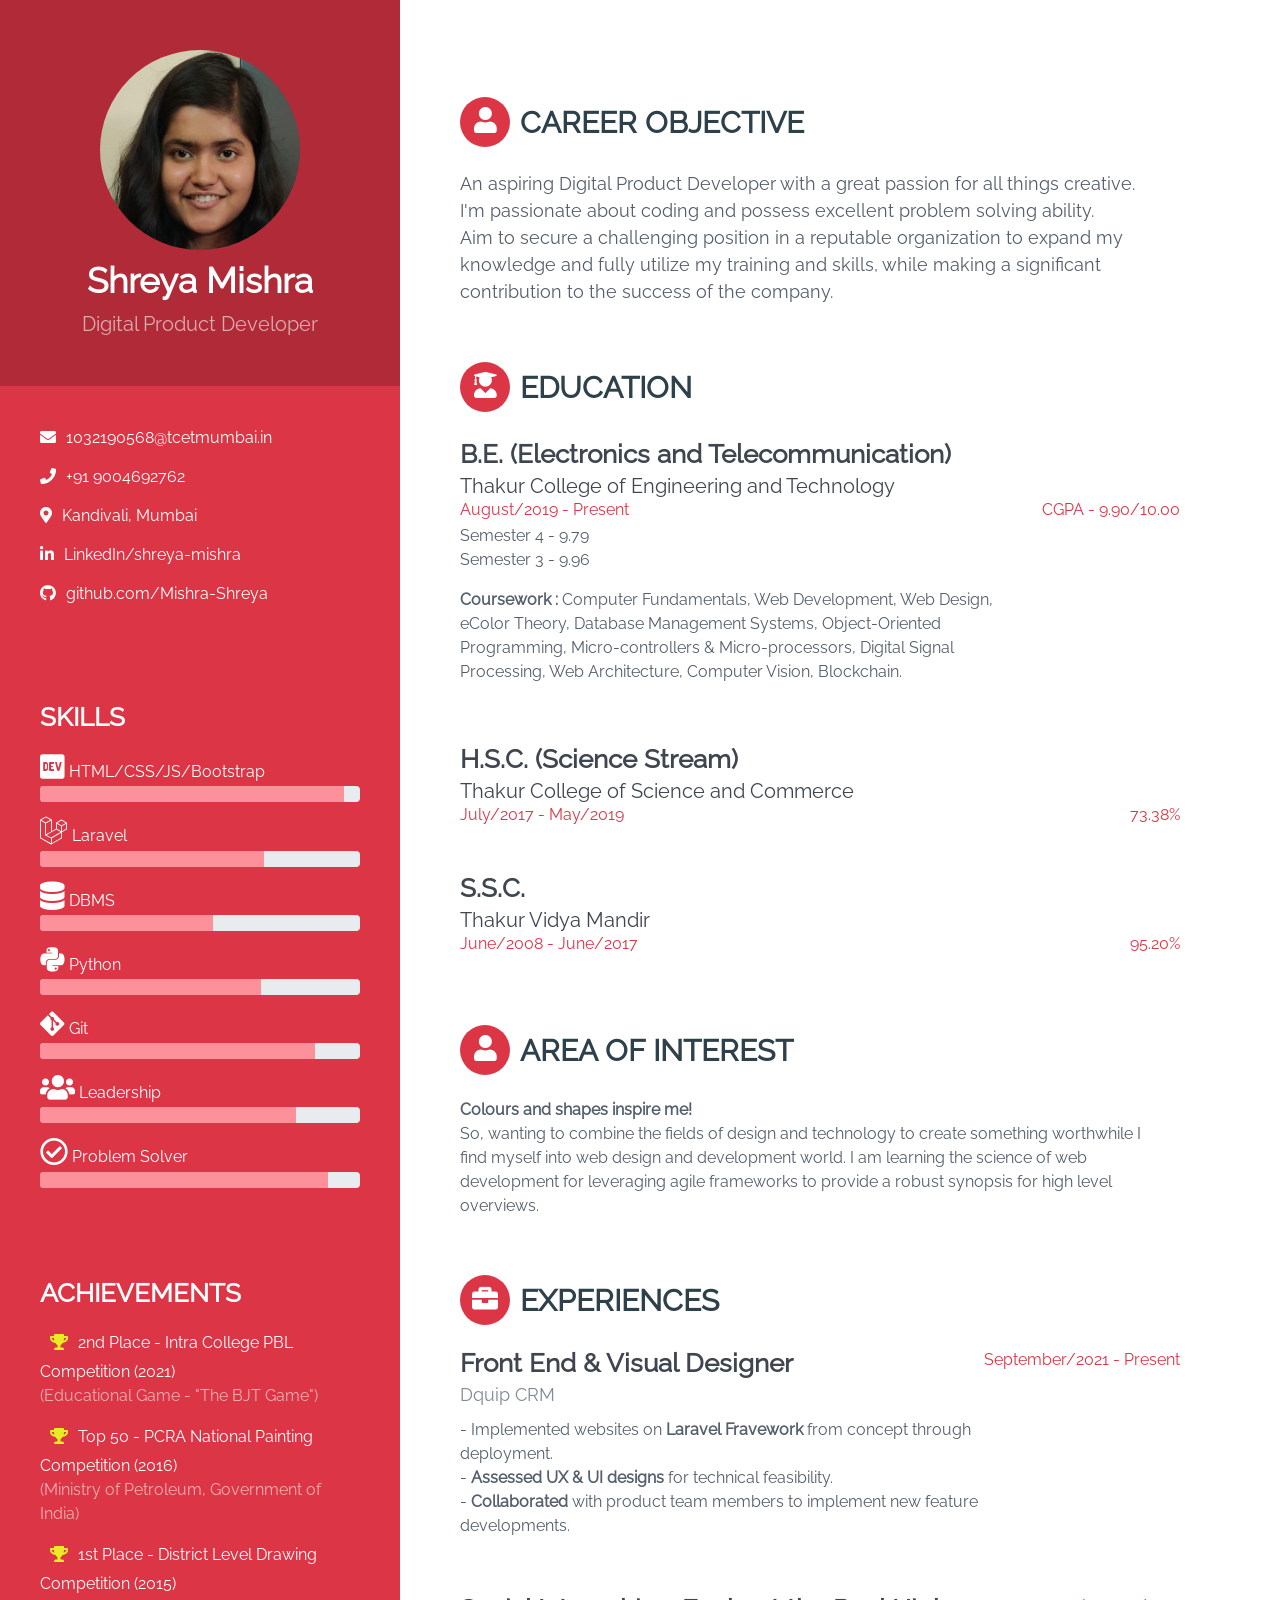
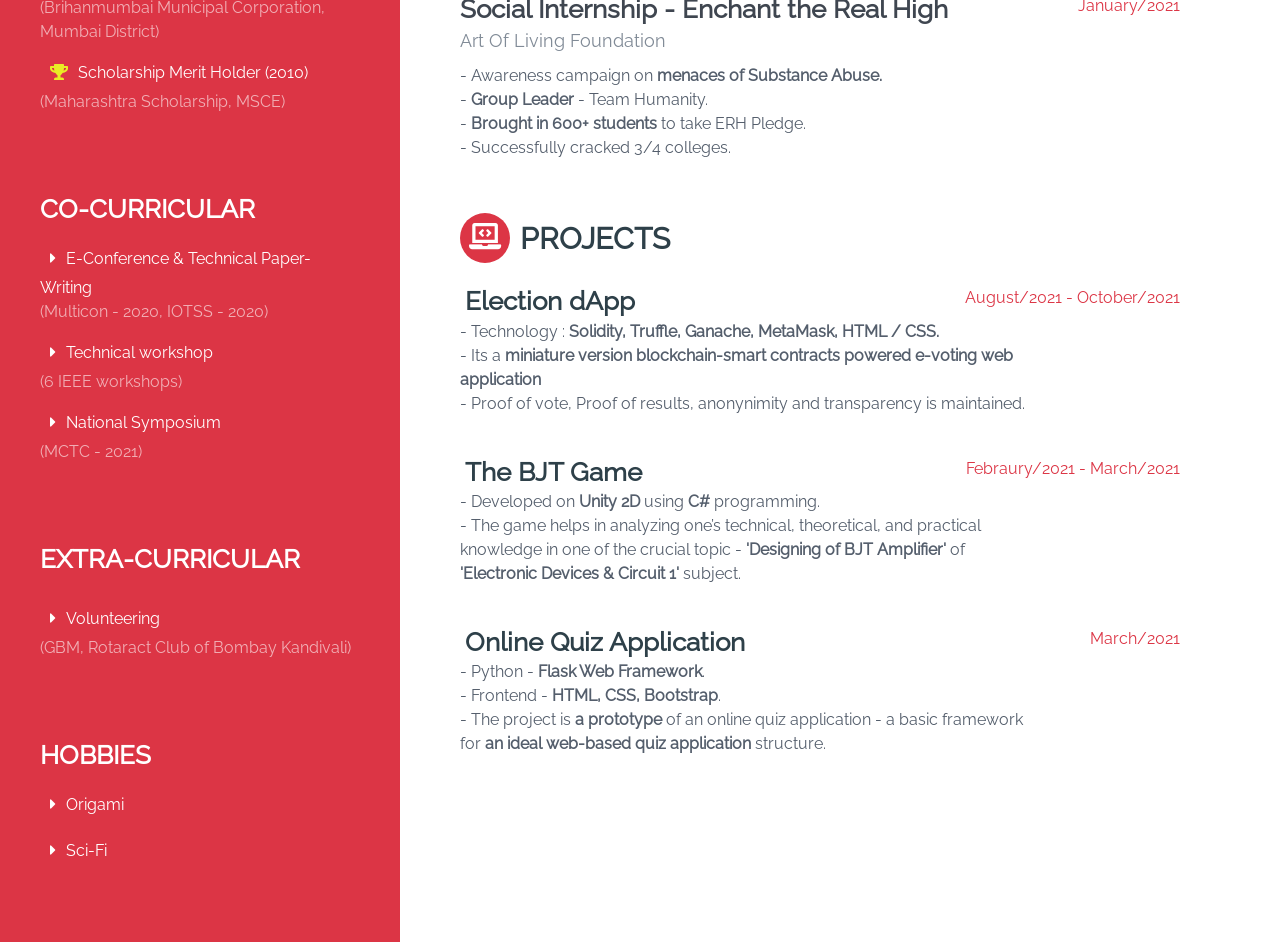
==== index.html @ 19aeea24 "renaming resume.html to index.html" ====
<!DOCTYPE html>
<html lang="en">
<head>
    <title>A 61 Shreya Mishra</title>
    
    <!-- Meta -->
    <meta charset="utf-8">
    <meta http-equiv="X-UA-Compatible" content="IE=edge">
    <meta name="viewport" content="width=device-width, initial-scale=1.0">
    <meta name="description" content="">
    <meta name="author" content="">    

    <!-- external cdn -->
    <link href='https://fonts.googleapis.com/css?family=Roboto:400,500,400italic,300italic,300,500italic,700,700italic,900,900italic' rel='stylesheet' type='text/css'>
  
    <link rel="stylesheet" href="https://pro.fontawesome.com/releases/v5.10.0/css/all.css" integrity="sha384-AYmEC3Yw5cVb3ZcuHtOA93w35dYTsvhLPVnYs9eStHfGJvOvKxVfELGroGkvsg+p" crossorigin="anonymous"/>
    <link rel="stylesheet" href="https://stackpath.bootstrapcdn.com/bootstrap/4.4.1/css/bootstrap.min.css">
    <script src="https://stackpath.bootstrapcdn.com/bootstrap/4.4.1/js/bootstrap.bundle.min.js"></script>
    <script src="https://cdnjs.cloudflare.com/ajax/libs/jquery/3.2.1/jquery.min.js"></script>

    <!-- local CSS -->  
    <link id="theme-style" rel="stylesheet" href="assets/css/resume.css">
</head> 

<body>

        <div class="wrapper">
            <div class="sidebar-wrapper">
                <div class="profile-container">
                    <div class="image-cropper">
                        <img class="profile" src="assets/images/shreya.jpg" alt="Profile Image" />
                    </div>
                    <h1 class="name">Shreya Mishra</h1>
                    <h3 class="tagline">Digital Product Developer</h3>
                </div><!--//profile-container-->
                
                <div class="contact-container container-block">
                    <ul class="list-unstyled contact-list">
                        <li class="email"><i class="fas fa-envelope"></i><a href="mailto: 1032190568@tcetmumbai.in">1032190568@tcetmumbai.in</a></li>
                        <li class="phone"><i class="fas fa-phone"></i><a href="tel: +91 9004692762">+91 9004692762</a></li>
                        <li class="location"><i class="fas fa-map-marker-alt"></i><a>Kandivali, Mumbai</a></li>
                        <li class="linkedin"><i class="fab fa-linkedin-in"></i><a href="https://www.linkedin.com/in/shreya-mishra-60664a1b9/" target="_blank">LinkedIn/shreya-mishra</a></li>
                        <li class="github"><i class="fab fa-github"></i><a href="https://github.com/Mishra-Shreya" target="_blank">github.com/Mishra-Shreya</a></li>
                    </ul>
                </div><!--//contact-container-->

                <div class="container-block">
                    <h2 class="container-block-title">Skills</h2>                       
                 
                    <div class="item">
                        <h5 class="skill"><i class="skill-icon fab fa-dev"></i> HTML/CSS/JS/Bootstrap</h5>
                        <div class="progress level-bar">
                            <div class="progress-bar theme-progress-bar" role="progressbar" style="background-color: #fc919c; width: 95%" aria-valuenow="95" aria-valuemin="0" aria-valuemax="100"></div>
                        </div>
                    </div>
                    <div class="item">
                        <h5 class="skill"><i class="skill-icon fab fa-laravel"></i> Laravel</h5>
                        <div class="progress level-bar">
                            <div class="progress-bar theme-progress-bar" role="progressbar" style="background-color: #fc919c; width: 70%" aria-valuenow="70" aria-valuemin="0" aria-valuemax="100"></div>
                        </div>
                    </div>
                    <div class="item">
                        <h5 class="skill"><i class="skill-icon fas fa-database"></i> DBMS</h5>
                        <div class="progress level-bar">
                            <div class="progress-bar theme-progress-bar" role="progressbar" style="background-color: #fc919c; width: 54%" aria-valuenow="54" aria-valuemin="0" aria-valuemax="100"></div>
                        </div>
                    </div>
                    <div class="item">
                        <h5 class="skill"><i class="skill-icon fab fa-python"></i>  Python</h5>
                        <div class="progress level-bar">
                            <div class="progress-bar theme-progress-bar" role="progressbar" style="background-color: #fc919c; width: 69%" aria-valuenow="69" aria-valuemin="0" aria-valuemax="100"></div>
                        </div>
                    </div>
                    <div class="item">
                        <h5 class="skill"><i class="skill-icon fab fa-git-alt"></i> Git </h5>
                        <div class="progress level-bar">
                            <div class="progress-bar theme-progress-bar" role="progressbar" style="background-color: #fc919c; width: 86%" aria-valuenow="86" aria-valuemin="0" aria-valuemax="100"></div>
                        </div>
                    </div>
                    <div class="item">
                        <h5 class="skill"><i class="skill-icon fas fa-users"></i> Leadership</h5>
                        <div class="progress level-bar">
                            <div class="progress-bar theme-progress-bar" role="progressbar" style="background-color: #fc919c; width: 80%" aria-valuenow="80" aria-valuemin="0" aria-valuemax="100"></div>
                        </div>
                    </div>
                    <div class="item">
                        <h5 class="skill"><i class="skill-icon far fa-check-circle"></i> Problem Solver</h5>
                        <div class="progress level-bar">
                            <div class="progress-bar theme-progress-bar" role="progressbar" style="background-color: #fc919c; width: 90%" aria-valuenow="90" aria-valuemin="0" aria-valuemax="100"></div>
                        </div>
                    </div>
                    
                </div><!--//skills-->

                <div class="languages-container container-block">
                    <h2 class="container-block-title">Achievements</h2>
                    <ul class="list-unstyled interests-list">
                        <li><i class="padding fas fa-trophy"></i>2nd Place - Intra College PBL Competition (2021) <br><span class="lang-desc">(Educational Game - "The BJT Game")</span></li>
                        <li><i class="padding fas fa-trophy"></i>Top 50 - PCRA National Painting Competition (2016) <br><span class="lang-desc">(Ministry of Petroleum, Government of India)</span></li>
                        <li><i class="padding fas fa-trophy"></i>1st Place - District Level Drawing Competition (2015) <br><span class="lang-desc">(Brihanmumbai Municipal Corporation, Mumbai District)</span></li>
                        <li><i class="padding fas fa-trophy"></i>Scholarship Merit Holder (2010) <br><span class="lang-desc">(Maharashtra Scholarship, MSCE)</span></li>
                    </ul>
                </div><!--//achievements-->

                <div class="interests-container container-block">
                    <h2 class="container-block-title">Co-curricular</h2>
                    <ul class="list-unstyled interests-list">
                        <li><i class="padding fas fa-caret-right"></i>E-Conference & Technical Paper-Writing <br><span class="lang-desc">(Multicon - 2020, IOTSS - 2020)</span></li>
                        <li><i class="padding fas fa-caret-right"></i>Technical workshop <br><span class="lang-desc">(6 IEEE workshops)</span></li>
                        <li><i class="padding fas fa-caret-right"></i>National Symposium <br><span class="lang-desc">(MCTC - 2021)</span></li>
                    </ul>
                </div><!--//cc-->

                <div class="interests-container container-block">
                    <h2 class="container-block-title">Extra-curricular</h2>
                    <ul class="list-unstyled interests-list">
                        <li> </li>
                        <li><i class="padding fas fa-caret-right"></i>Volunteering <br><span class="lang-desc">(GBM, Rotaract Club of Bombay Kandivali)</span></li>
                    </ul>
                </div><!--//ec-->
                
                <div class="interests-container container-block">
                    <h2 class="container-block-title">Hobbies</h2>
                    <ul class="list-unstyled interests-list">
                        <li><i class="padding fas fa-caret-right"></i>Origami </li>
                        <li><i class="padding fas fa-caret-right"></i>Sci-Fi </li>
                    </ul>
                </div><!--//interests-->

               
            </div><!--//sidebar-wrapper-->
            
            <div class="main-wrapper">
                
                <section class="section summary-section">
                    <h2 class="section-title"><span class="icon-holder"><i class="fas fa-user"></i></span>Career Objective</h2>
                    <div class="summary">
                        <p class="overview">An aspiring Digital Product Developer with a great passion for all
                            things creative. I'm passionate about coding and possess excellent
                            problem solving ability. <br>
                            Aim to secure a challenging position in a reputable organization to expand my knowledge and fully utilize my training and skills, while making a significant contribution to the success of the company.</p>
                    </div><!--//summary-->
                </section><!--//section-->

                <section class="section experiences-section">
                    <h2 class="section-title"><span class="icon-holder"><i class="fas fa-user-graduate"></i></span>Education</h2>
                    
                    <div class="item">
                        <div class="meta">
                            <div class="edu-degree">B.E. (Electronics and Telecommunication)  </div>
                            <h3 class="edu-title">Thakur College of Engineering and Technology </h3>
                            <div class="upper-row">
                                <div class="edu-time">August/2019   -  Present </div>
                                <div class="grade">CGPA - 9.90/10.00 </div>
                            </div><!--//upper-row-->
                        </div><!--//meta-->
                        <div class="sem-mks">
                            <p>
                                Semester 4 -  9.79 <br>
                                Semester 3 -  9.96
                            </p>  
                            <p>
                               <b>Coursework :</b>  Computer Fundamentals, Web Development, Web Design, eColor Theory, Database Management Systems, Object-Oriented Programming, Micro-controllers &amp; Micro-processors, Digital Signal Processing, Web Architecture, Computer Vision, Blockchain. 
                            </p>
                        </div><!--//details-->
                    </div><!--//item-->
                    
                    <div class="item">
                        <div class="meta">
                            <div class="edu-degree">H.S.C. (Science Stream) </div>
                            <h3 class="edu-title">Thakur College of Science and Commerce </h3>
                            <div class="upper-row">
                                <div class="edu-time">July/2017 - May/2019</div>
                                <div class="grade">73.38%</div>
                            </div><!--//upper-row-->
                        </div><!--//meta-->
                    </div><!--//item-->
                    
                    <div class="item">
                        <div class="meta">
                            <div class="edu-degree">S.S.C. </div>
                            <h3 class="edu-title">Thakur Vidya Mandir </h3>
                            <div class="upper-row">
                                <div class="edu-time">June/2008 - June/2017</div>
                                <div class="grade">95.20%</div>
                            </div><!--//upper-row-->
                        </div><!--//meta-->
                    </div><!--//item-->
                    
                </section><!--//section-->

                <section class="section summary-section">
                    <h2 class="section-title"><span class="icon-holder"><i class="fas fa-user"></i></span>Area of Interest</h2>
                    <div class="summary">
                        <p class="interest"> 
                            
                            <b>Colours and shapes inspire me! </b> <br>
                            So, wanting to combine the fields of design and technology to create something worthwhile I find myself into web design and development world. 
                            I am learning the science of web development for leveraging agile frameworks to provide a robust synopsis for high level overviews. <br>
                            
                        </p>
                    </div><!--//summary-->
                </section><!--//section-->
                
                <section class="section experiences-section">
                    <h2 class="section-title"><span class="icon-holder"><i class="fas fa-briefcase"></i></span>Experiences</h2>
                    
                    <div class="item">
                        <div class="meta">
                            <div class="upper-row">
                                <h3 class="edu-degree">Front End &amp; Visual Designer </h3>
                                <div class="time">September/2021  - Present </div>
                            </div><!--//upper-row-->
                            <div class="company">Dquip CRM </div>
                        </div><!--//meta-->
                        <div class="details">
                            <p>
                                - Implemented websites on <b>Laravel Fravework</b> from concept through deployment. <br>
                                - <b>Assessed UX &amp; UI designs</b> for technical feasibility. <br>
                                - <b>Collaborated</b> with product team members to implement new feature developments.
                            </p>  


                        </div><!--//details-->
                    </div><!--//item-->
                    
                    <div class="item">
                        <div class="meta">
                            <div class="upper-row">
                                <h3 class="edu-degree">Social Internship - Enchant the Real High </h3>
                                <div class="time">January/2021</div>
                            </div><!--//upper-row-->
                            <div class="company">Art Of Living Foundation</div>
                        </div><!--//meta-->
                        <div class="details">
                            <p>  - Awareness campaign on <b>menaces of Substance Abuse.</b> <br>
                                 - <b>Group Leader</b> - Team Humanity. <br>
                                 - <b>Brought in 600+ students</b> to take ERH Pledge. <br>
                                 - Successfully cracked 3/4 colleges.</p>  
                        </div><!--//details-->
                    </div><!--//item-->
                
                <section class="section projects-section">
                    <h2 class="section-title"><span class="icon-holder"><i class="fas fa-laptop-code"></i></span>Projects</h2>
                    <div class="item">
                        <div class="meta">
                            <div class="upper-row">
                                <h3 class="edu-degree"><a href="https://github.com/Mishra-Shreya/pbl-election-dapp" target="_blank">Election dApp</a>  </h3>
                                <div class="time"> August/2021 - October/2021 </div>
                            </div><!--//upper-row-->
                        </div><!--//meta-->
                        <div class="details">
                            <p> - Technology : <b>Solidity, Truffle, Ganache, MetaMask, HTML / CSS.</b> <br>
                                - Its a <b>miniature version blockchain-smart contracts powered e-voting web application</b> <br> 
                                - Proof of vote, Proof of results, anonynimity and transparency is maintained.</p>  
                        </div><!--//details-->
                    </div><!--//item-->

                    <div class="item">
                        <div class="meta">
                            <div class="upper-row">
                                <h3 class="edu-degree"><a href="https://mishra-shreya.github.io/The_BJT_Game/" target="_blank">The BJT Game</a>  </h3>
                                <div class="time"> Febraury/2021 - March/2021 </div>
                            </div><!--//upper-row-->
                        </div><!--//meta-->
                        <div class="details">
                            <p> - Developed on <b>Unity 2D</b> using <b>C#</b>  programming. <br>
                                - The game helps in analyzing one’s technical, theoretical, 
                                  and practical knowledge in one of the crucial topic - 
                                  <b>'Designing of BJT Amplifier'</b>  of <b>'Electronic Devices & Circuit 1'</b> subject.</p>  
                        </div><!--//details-->
                    </div><!--//item-->

                    <div class="item">
                        <div class="meta">
                            <div class="upper-row">
                                <h3 class="edu-degree"><a href="https://github.com/Mishra-Shreya/Online_Quiz_Application" target="_blank">Online Quiz Application</a> </h3>
                                <div class="time"> March/2021 </div>
                            </div><!--//upper-row-->
                        </div><!--//meta-->
                        <div class="details">
                            <p> - Python - <b>Flask Web Framework</b>. <br>
                                - Frontend - <b>HTML, CSS, Bootstrap</b>. <br>
                                - The project is <b>a prototype</b>  of an online quiz application - a basic
                                framework for <b>an ideal web-based quiz application</b> structure.</p>  
                        </div><!--//details-->
                    </div><!--//item-->

                </section>
                
            </div><!--//main-body-->
        </div>

</body>
</html>
---- assets/css/resume.css ----
@font-face {
	font-family: Raleway;
	src: url(../font/Raleway-Regular.ttf);
}

html {
  height: 100%;
}

body {
  font-family: "Raleway", sans-serif;
  color: #545E6C;
  background: #f5f5f5;
  font-size: 16px;
  -webkit-font-smoothing: antialiased;
  -moz-osx-font-smoothing: grayscale;
  height: 100%;
  min-height: 100%;
}

h1, h2, h3, h4, h5, h6 {
  font-weight: 600;
}

a {
  color: #2e4049;
  text-decoration: none;
  padding-left: 5px;
}

a:hover {
  text-decoration: underline;
  color: #10171a;
  -webkit-transition: all 0.4s ease-in-out;
  -moz-transition: all 0.4s ease-in-out;
  -ms-transition: all 0.4s ease-in-out;
  -o-transition: all 0.4s ease-in-out;
}
a:focus {
  text-decoration: none;
}

.padding {
  padding: 10px;
}

p {
  line-height: 1.5;
  margin-right: 150px;
}

.overview {
  margin-right: 20px;
  font-size: 18px;
  font-weight: 500;
}

.interest {
  margin-right: 20px;
}

.interest-icons {
  font-size: 50px;
  color: #818b97;
}

.errormsg-box {
  background-color: #ffffff;
  margin: 0px auto;
  margin-bottom: 50px;
  font-family: Raleway, Roboto;
  padding: 40px;
  border-radius: 10px
}

.indexflex {
  display: flex;
  align-items: center;
  justify-content: space-between;
}

.template {
  width: 320px;
  height: auto;
}

.bigger {
  font-size: 100px;
}

.side {
  font-size: 60px;
}

.wrapper {
  background: #dc3545;
  margin: 0 auto;
  margin-bottom: 30px;
  position: relative;
  -webkit-box-shadow: 0px 2px 4px rgba(0, 0, 0, 0.1);
  -moz-box-shadow: 0px 2px 4px rgba(0, 0, 0, 0.1);
  box-shadow: 0px 2px 4px rgba(0, 0, 0, 0.1);
}

.sidebar-wrapper {
  background: #dc3545;
  position: absolute;
  left: 0;
  width: 400px;
  height: 100%;
  min-height: 800px;
  color: #fff;
}
.sidebar-wrapper a {
  color: #fff;
  padding: 10px;
}
.sidebar-wrapper .profile-container {
  padding: 50px;
  background: rgba(0, 0, 0, 0.2);
  text-align: center;
  color: #fff;
  display: flex;
  flex-direction: column;
  align-items: center;
}
.sidebar-wrapper .name {
  font-size: 35px;
  font-weight: 900;
  margin-top: 10px;
  margin-bottom: 10px;
}
.sidebar-wrapper .tagline {
  color: rgba(255, 255, 255, 0.6);
  font-size: 20px;
  font-weight: 400;
  margin-top: 0;
  margin-bottom: 0;
}

.sidebar-wrapper .image-cropper {
  width: 200px;
  height: 200px;
  position: relative;
  overflow: hidden;
  border-radius: 50%;
}
.sidebar-wrapper .image-cropper .profile {
  display: inline;
  margin: 0 auto;
  height: 100%;
  width: auto;
}

.sidebar-wrapper .profile {
  margin-bottom: 15px;
}
.sidebar-wrapper .contact-list .svg-inline--fa {
  margin-right: 5px;
  font-size: 20px;
  vertical-align: middle;
}
.sidebar-wrapper .contact-list li {
  margin-bottom: 15px;
}
.sidebar-wrapper .contact-list li:last-child {
  margin-bottom: 0;
}
.sidebar-wrapper .contact-list .email .svg-inline--fa {
  font-size: 18px;
}
.sidebar-wrapper .container-block {
  padding: 40px;
  display: flex;
  flex-direction: column;
}
.sidebar-wrapper .container-block-title {
  text-transform: uppercase;
  font-size: 26px;
  font-weight: 700;
  margin-top: 0;
  margin-bottom: 15px;
}
.sidebar-wrapper .degree {
  font-size: 20px;
  margin-top: 0;
  margin-bottom: 5px;
}

.sidebar-wrapper .skill {
  font-size: 16px;
  font-weight: normal;
  margin-top: 5px;
  margin-bottom: 5px;
}

.skill-icon {
  font-size: 28px;
}

.item {
  padding-bottom: 10px;
}

.sidebar-wrapper .education-container .item {
  margin-bottom: 15px;
}
.sidebar-wrapper .education-container .item:last-child {
  margin-bottom: 0;
}
.sidebar-wrapper .education-container .meta {
  color: rgba(255, 255, 255, 0.6);
  font-weight: 500;
  margin-bottom: 0px;
  margin-top: 0;
  font-size: 20px;
}
.sidebar-wrapper .education-container .time {
  color: rgba(255, 255, 255, 0.6);
  font-weight: 500;
  margin-bottom: 0px;
}

.lang-desc {
  color: rgba(255, 255, 255, 0.6);
  font-size: 16px;
}
.sidebar-wrapper .languages-list {
  margin-bottom: 0;
}
.sidebar-wrapper .languages-list li {
  margin-bottom: 10px;
}
.sidebar-wrapper .languages-list li:last-child {
  margin-bottom: 0;
}
.sidebar-wrapper .interests-list {
  margin-bottom: 0;
}
.sidebar-wrapper .interests-list li {
  margin-bottom: 10px;
}
.sidebar-wrapper .interests-list li:last-child {
  margin-bottom: 0;
}

.fa-trophy {
  color: #e9ec25;
}

.skillset .item {
  margin-bottom: 15px;
  overflow: hidden;
}
.skillset .level-title {
  font-size: 18px;
  margin-top: 0;
  margin-bottom: 12px;
}
.skillset .level-bar {
  height: 12px;
  background: #f5f5f5;
  -webkit-border-radius: 2px;
  -moz-border-radius: 2px;
  -ms-border-radius: 2px;
  -o-border-radius: 2px;
  border-radius: 2px;
  -moz-background-clip: padding;
  -webkit-background-clip: padding-box;
  background-clip: padding-box;
}

.main-wrapper {
  background: #fff;
  padding: 100px;
  padding-left: 460px;
}
.main-wrapper .section-title {
  text-transform: uppercase;
  font-size: 30px;
  font-weight: 800;
  color: #2e4049;
  position: relative;
  margin-top: 0;
  margin-bottom: 20px;
}
.main-wrapper .section-title .icon-holder {
  width: 50px;
  height: 50px;
  margin-right: 10px;
  display: inline-block;
  color: #fff;
  -webkit-border-radius: 50%;
  -moz-border-radius: 50%;
  -ms-border-radius: 50%;
  -o-border-radius: 50%;
  border-radius: 50%;
  -moz-background-clip: padding;
  -webkit-background-clip: padding-box;
  background-clip: padding-box;
  background: #dc3545;
  text-align: center;
  font-size: 26px;
  position: relative;
  top: -3px;
}

.main-wrapper .section-title .icon-holder > i {
  line-height: 1.8;
}

.main-wrapper .section-title .icon-holder .svg-inline--fa {
  font-size: 18px;
  margin-top: 6px;
}
.main-wrapper .section {
  margin-bottom: 60px;
}
.main-wrapper .experiences-section .item {
  margin-bottom: 30px;
}
.main-wrapper .upper-row {
  position: relative;
  overflow: hidden;
  margin-bottom: 2px;
}
.main-wrapper .edu-degree {
  color: #3F4650;
  font-size: 26px;
  margin-top: 0;
  margin-bottom: 0;
  font-weight: 600;
}
.main-wrapper .edu-title {
  color: #3F4650;
  font-size: 20px;
  margin-top: 0;
  margin-bottom: 0;
  font-weight: 500;
}
.main-wrapper .edu-time {
  color: #dc3545;
  font-size: 16px;
  margin-top: 0;
  margin-bottom: 0;
  font-weight: 450;
}
.main-wrapper .grade {
  position: absolute;
  right: 0;
  top: 0;
  color: #dc3545;
  font-weight: 450;
}
.main-wrapper .time {
  position: absolute;
  right: 0;
  top: 0;
  color: #dc3545;
  font-weight: 450;
}
.main-wrapper .company {
  margin-bottom: 10px;
  color: #818b97;
  font-size: 18px;
  font-weight: 450;
}
.main-wrapper .project-title {
  font-size: 20px;
  font-weight: 400;
  margin-top: 0;
  margin-bottom: 5px;
}
.main-wrapper .projects-section .intro {
  margin-bottom: 30px;
}
.main-wrapper .projects-section .item {
  margin-bottom: 15px;
}


@media (max-width: 767.98px) {
  .sidebar-wrapper {
    position: static;
    width: inherit;
  }

  .main-wrapper {
    padding: 30px;
  }

  .main-wrapper .time {
    position: static;
    display: block;
    margin-top: 5px;
  }

  .main-wrapper .upper-row {
    margin-bottom: 0;
  }
}
@media (min-width: 992px) {
  .skillset .level-title {
    display: inline-block;
    float: left;
    width: 30%;
    margin-bottom: 0;
  }
}
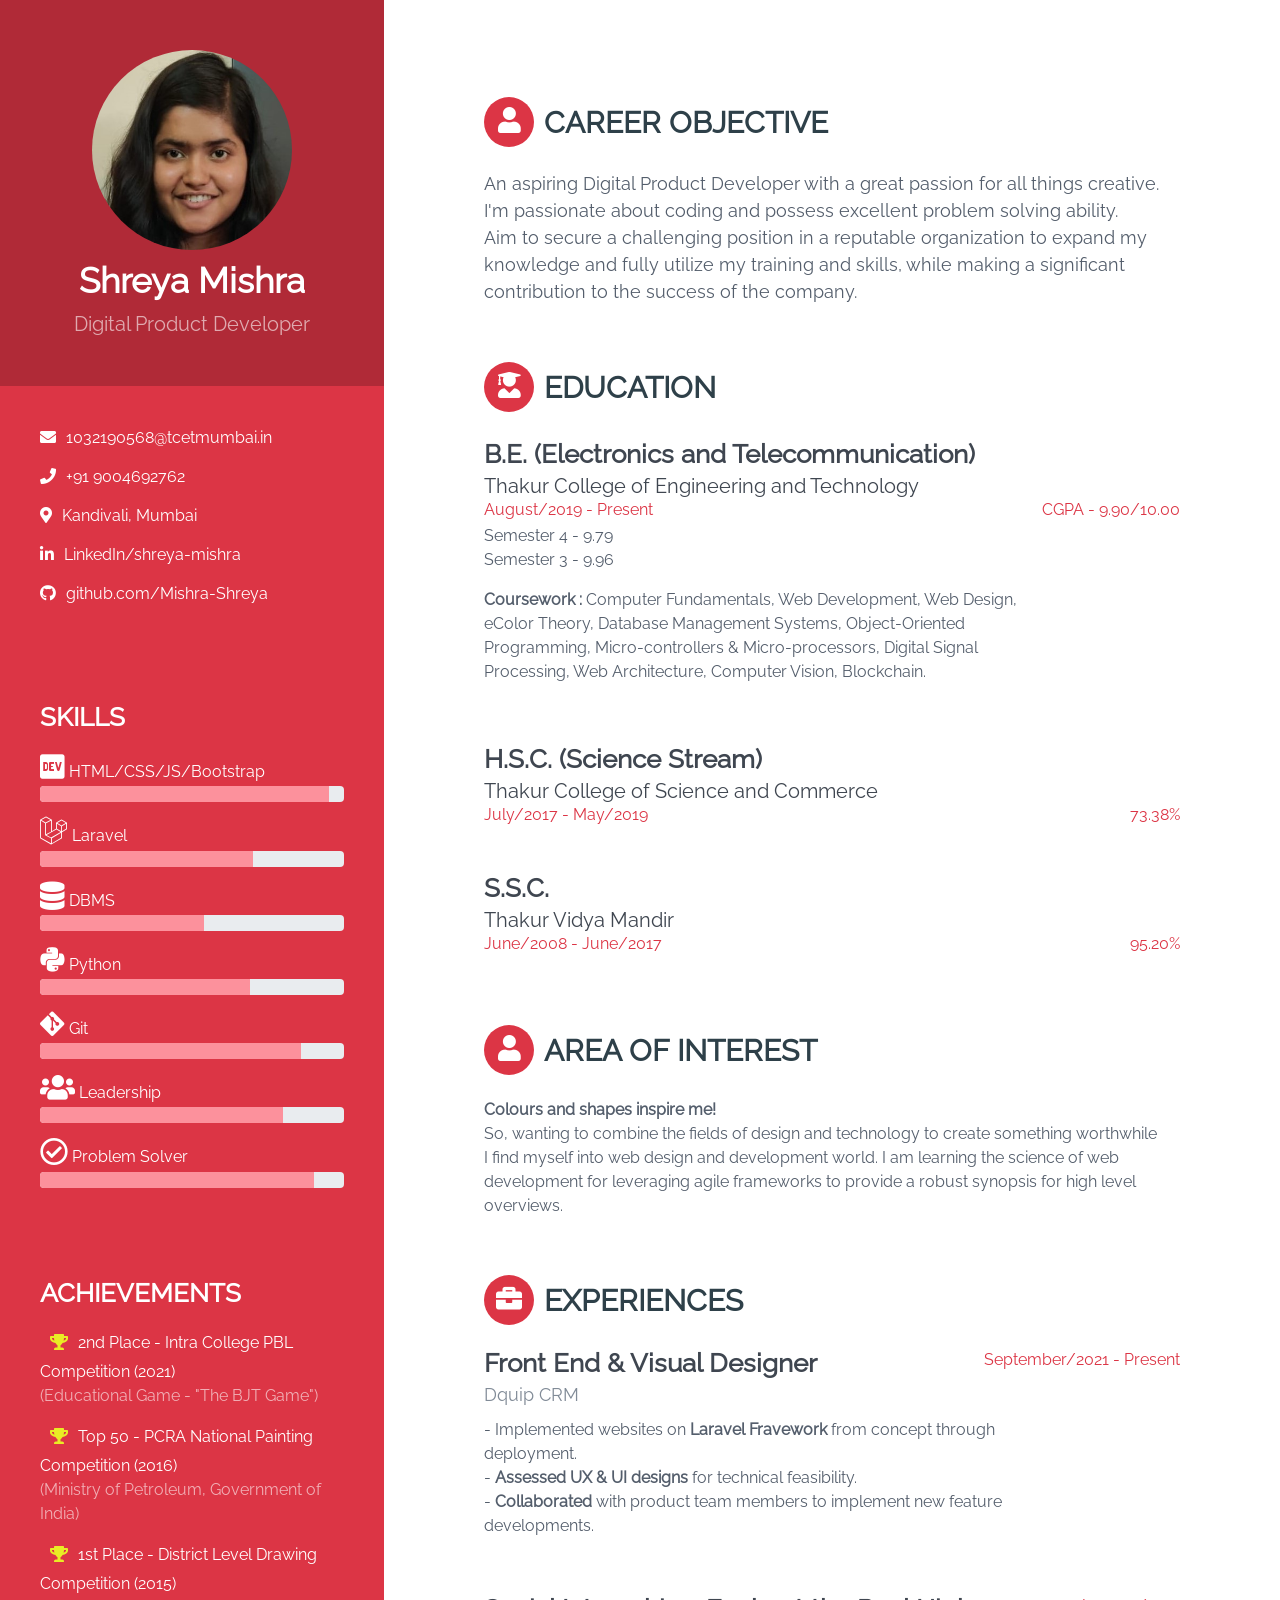
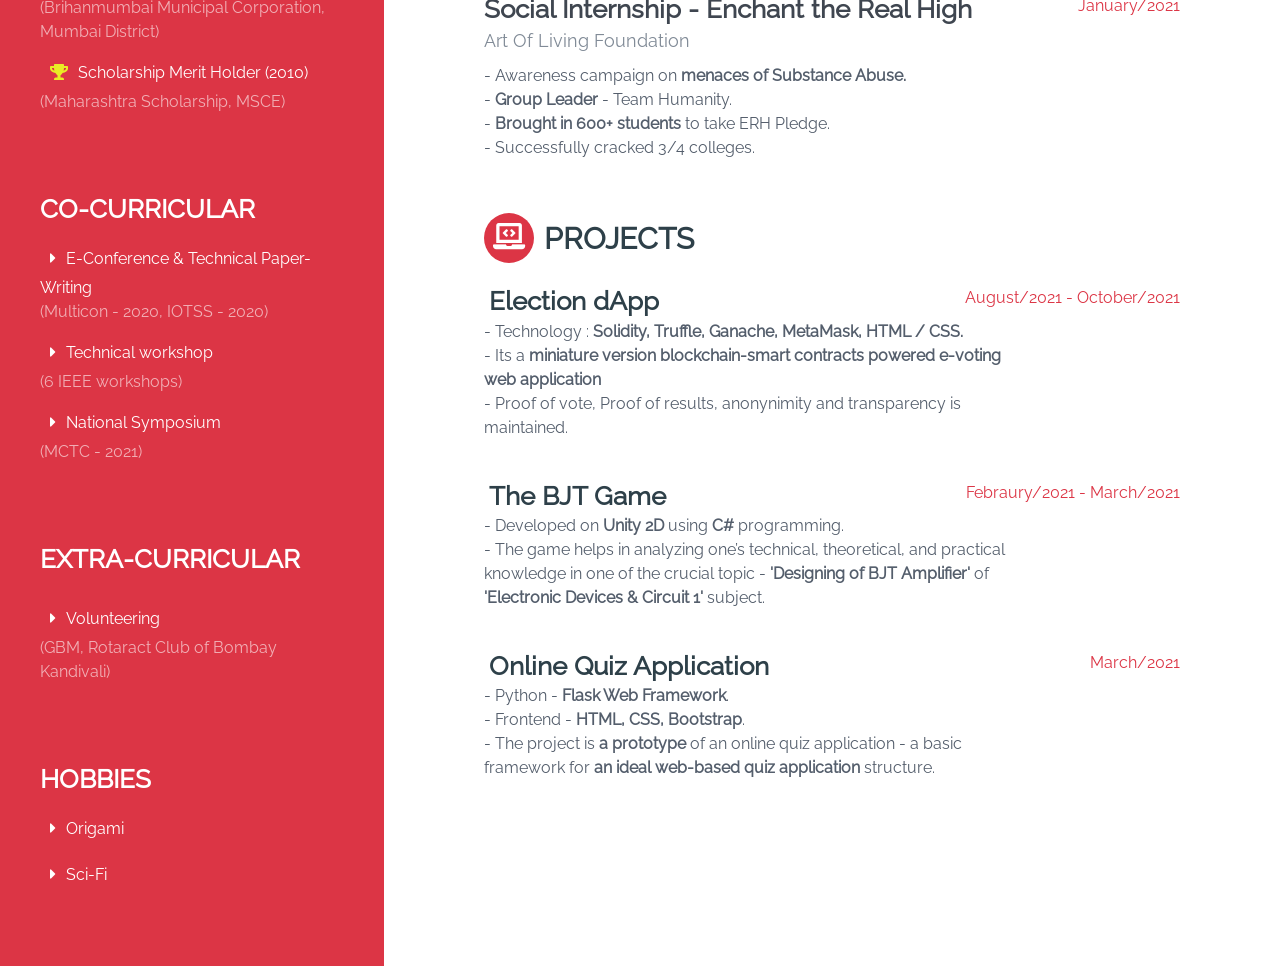
==== commit 51e1d905: "Used flex box approach" ====
--- a/index.html
+++ b/index.html
@@ -11,12 +11,8 @@
     <meta name="author" content="">    
 
     <!-- external cdn -->
-    <link href='https://fonts.googleapis.com/css?family=Roboto:400,500,400italic,300italic,300,500italic,700,700italic,900,900italic' rel='stylesheet' type='text/css'>
-  
     <link rel="stylesheet" href="https://pro.fontawesome.com/releases/v5.10.0/css/all.css" integrity="sha384-AYmEC3Yw5cVb3ZcuHtOA93w35dYTsvhLPVnYs9eStHfGJvOvKxVfELGroGkvsg+p" crossorigin="anonymous"/>
     <link rel="stylesheet" href="https://stackpath.bootstrapcdn.com/bootstrap/4.4.1/css/bootstrap.min.css">
-    <script src="https://stackpath.bootstrapcdn.com/bootstrap/4.4.1/js/bootstrap.bundle.min.js"></script>
-    <script src="https://cdnjs.cloudflare.com/ajax/libs/jquery/3.2.1/jquery.min.js"></script>
 
     <!-- local CSS -->  
     <link id="theme-style" rel="stylesheet" href="assets/css/resume.css">
@@ -25,6 +21,7 @@
 <body>
 
         <div class="wrapper">
+            
             <div class="sidebar-wrapper">
                 <div class="profile-container">
                     <div class="image-cropper">
--- a/assets/css/resume.css
+++ b/assets/css/resume.css
@@ -31,10 +31,6 @@
 a:hover {
   text-decoration: underline;
   color: #10171a;
-  -webkit-transition: all 0.4s ease-in-out;
-  -moz-transition: all 0.4s ease-in-out;
-  -ms-transition: all 0.4s ease-in-out;
-  -o-transition: all 0.4s ease-in-out;
 }
 a:focus {
   text-decoration: none;
@@ -93,21 +89,16 @@
 }
 
 .wrapper {
-  background: #dc3545;
+  background: #ffffff;
   margin: 0 auto;
   margin-bottom: 30px;
   position: relative;
-  -webkit-box-shadow: 0px 2px 4px rgba(0, 0, 0, 0.1);
-  -moz-box-shadow: 0px 2px 4px rgba(0, 0, 0, 0.1);
-  box-shadow: 0px 2px 4px rgba(0, 0, 0, 0.1);
+  display: flex;
 }
 
 .sidebar-wrapper {
   background: #dc3545;
-  position: absolute;
-  left: 0;
-  width: 400px;
-  height: 100%;
+  min-width: 30%;
   min-height: 800px;
   color: #fff;
 }
@@ -260,20 +251,13 @@
 .skillset .level-bar {
   height: 12px;
   background: #f5f5f5;
-  -webkit-border-radius: 2px;
-  -moz-border-radius: 2px;
-  -ms-border-radius: 2px;
-  -o-border-radius: 2px;
   border-radius: 2px;
-  -moz-background-clip: padding;
-  -webkit-background-clip: padding-box;
   background-clip: padding-box;
 }
 
 .main-wrapper {
   background: #fff;
   padding: 100px;
-  padding-left: 460px;
 }
 .main-wrapper .section-title {
   text-transform: uppercase;
@@ -290,13 +274,7 @@
   margin-right: 10px;
   display: inline-block;
   color: #fff;
-  -webkit-border-radius: 50%;
-  -moz-border-radius: 50%;
-  -ms-border-radius: 50%;
-  -o-border-radius: 50%;
   border-radius: 50%;
-  -moz-background-clip: padding;
-  -webkit-background-clip: padding-box;
   background-clip: padding-box;
   background: #dc3545;
   text-align: center;
@@ -380,6 +358,15 @@
 
 
 @media (max-width: 767.98px) {
+  .wrapper {
+    flex-direction: column;
+    justify-content: space-evenly;
+  }
+
+  p {
+    margin-right: 40px;
+  }
+
   .sidebar-wrapper {
     position: static;
     width: inherit;
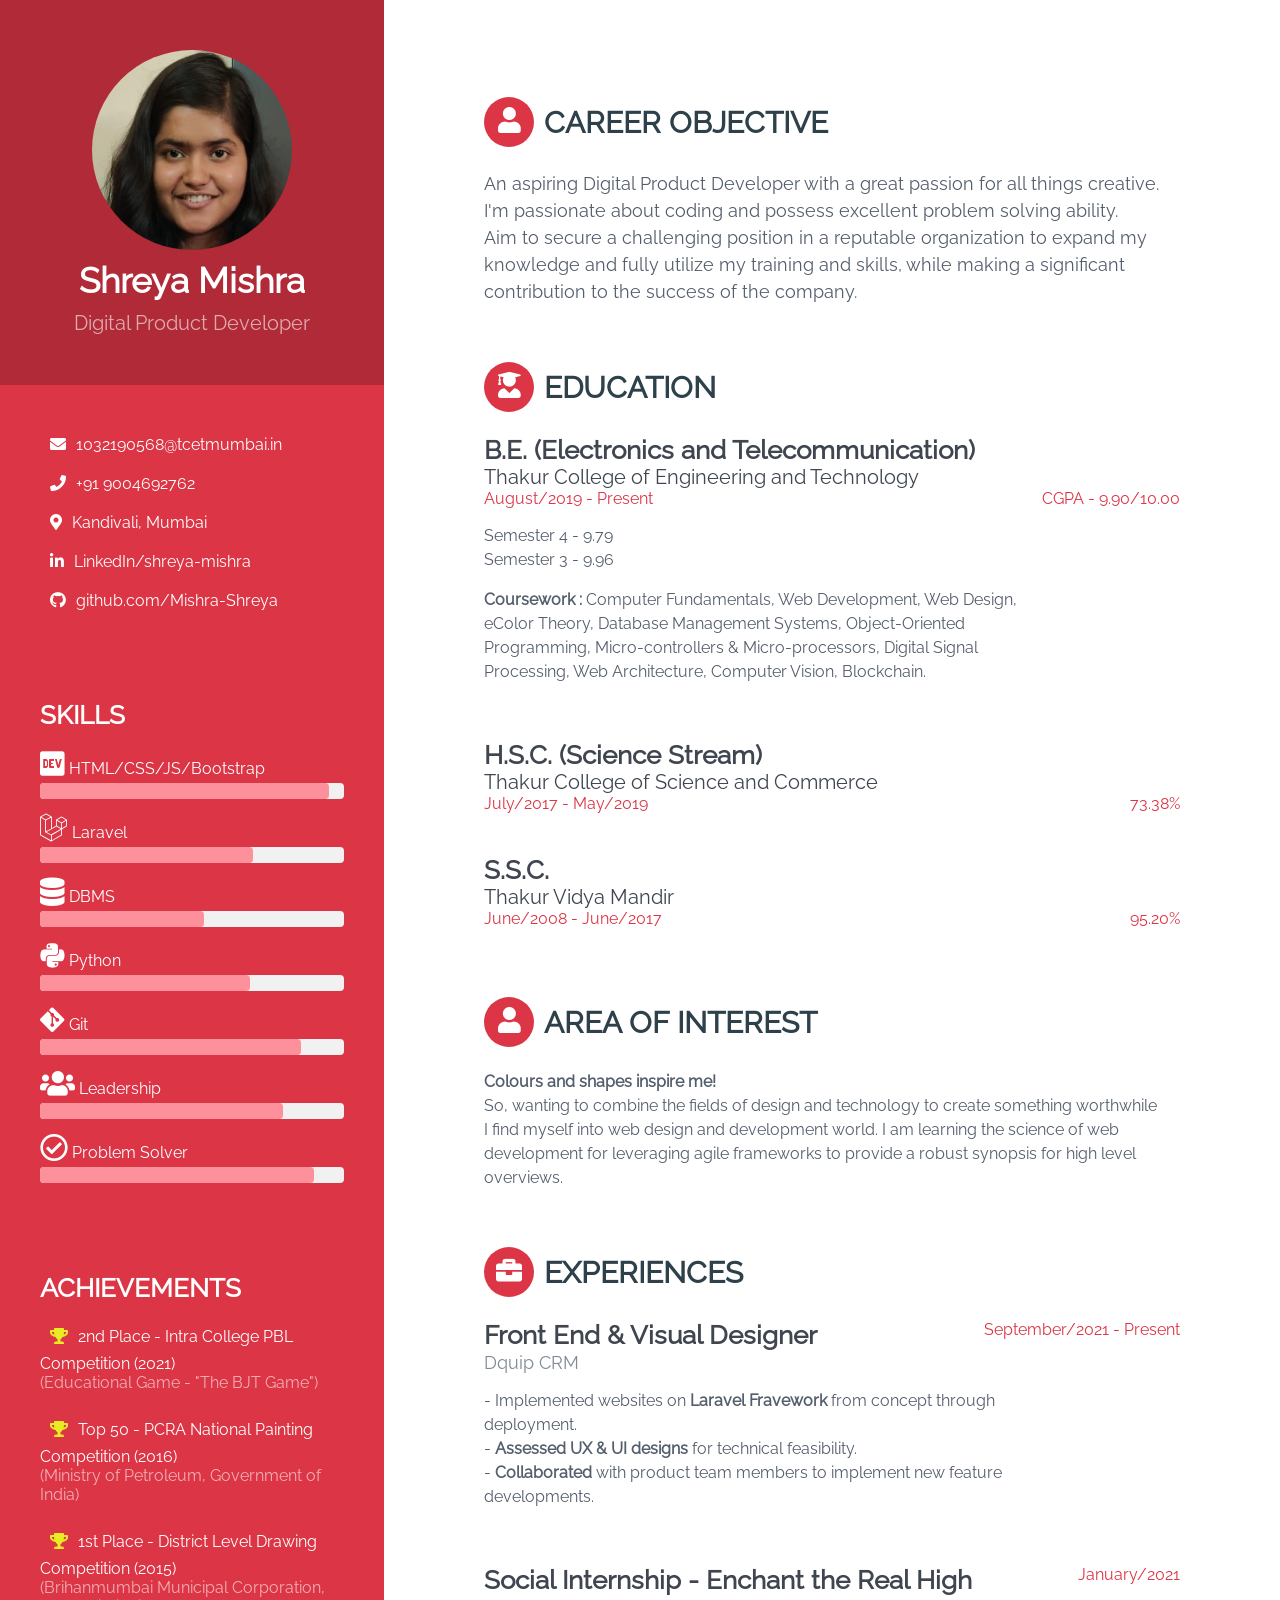
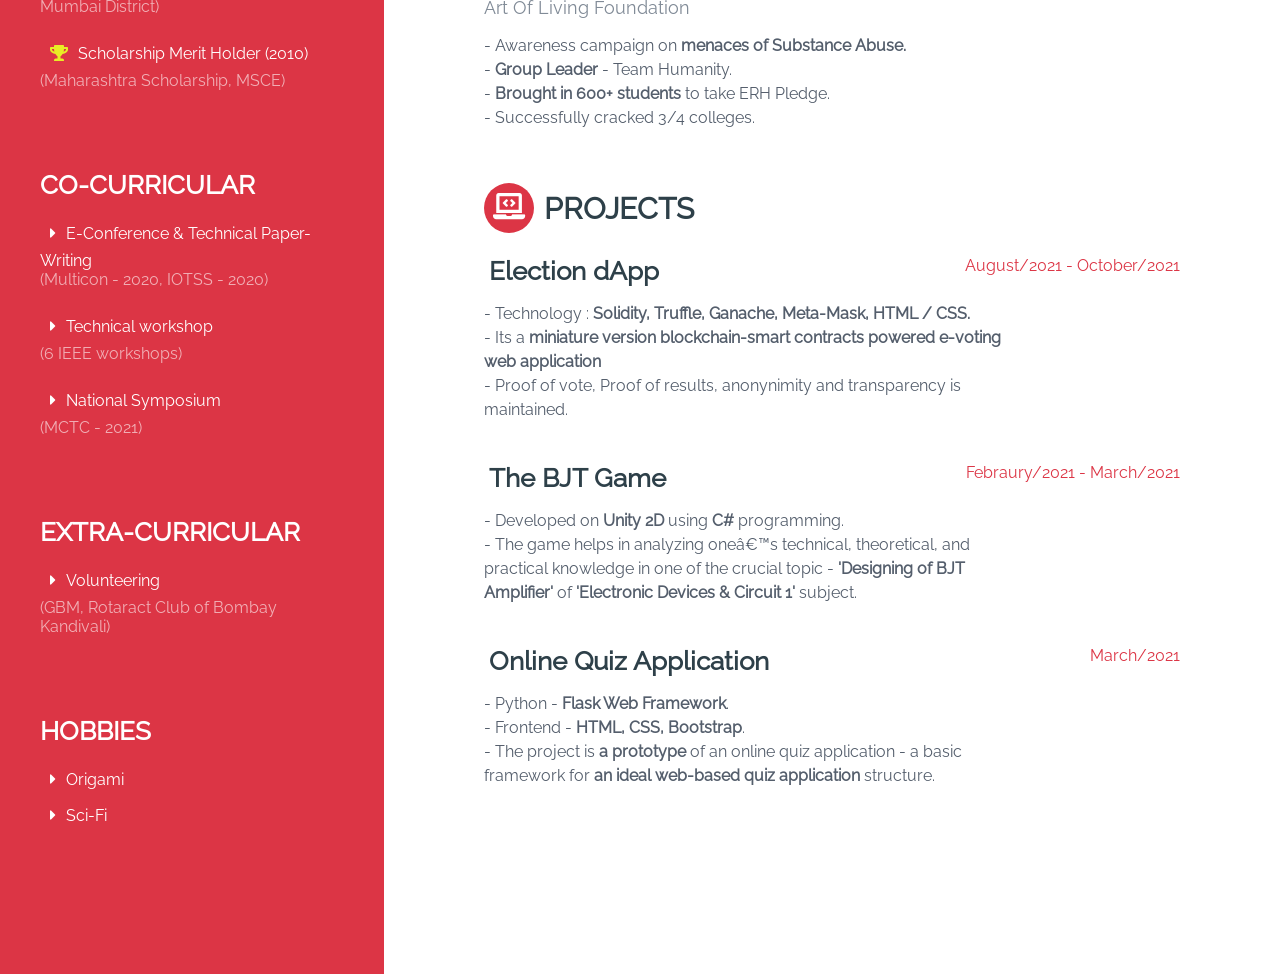
==== commit 91850ca9: "Cleaned files - removed unnecessary content - removed BS cdn" ====
--- a/index.html
+++ b/index.html
@@ -3,16 +3,15 @@
 <head>
     <title>A 61 Shreya Mishra</title>
     
-    <!-- Meta -->
-    <meta charset="utf-8">
-    <meta http-equiv="X-UA-Compatible" content="IE=edge">
-    <meta name="viewport" content="width=device-width, initial-scale=1.0">
-    <meta name="description" content="">
-    <meta name="author" content="">    
+    
+    
+    
+    
+    
+    
 
     <!-- external cdn -->
     <link rel="stylesheet" href="https://pro.fontawesome.com/releases/v5.10.0/css/all.css" integrity="sha384-AYmEC3Yw5cVb3ZcuHtOA93w35dYTsvhLPVnYs9eStHfGJvOvKxVfELGroGkvsg+p" crossorigin="anonymous"/>
-    <link rel="stylesheet" href="https://stackpath.bootstrapcdn.com/bootstrap/4.4.1/css/bootstrap.min.css">
 
     <!-- local CSS -->  
     <link id="theme-style" rel="stylesheet" href="assets/css/resume.css">
@@ -32,96 +31,98 @@
                 </div><!--//profile-container-->
                 
                 <div class="contact-container container-block">
-                    <ul class="list-unstyled contact-list">
-                        <li class="email"><i class="fas fa-envelope"></i><a href="mailto: 1032190568@tcetmumbai.in">1032190568@tcetmumbai.in</a></li>
-                        <li class="phone"><i class="fas fa-phone"></i><a href="tel: +91 9004692762">+91 9004692762</a></li>
-                        <li class="location"><i class="fas fa-map-marker-alt"></i><a>Kandivali, Mumbai</a></li>
-                        <li class="linkedin"><i class="fab fa-linkedin-in"></i><a href="https://www.linkedin.com/in/shreya-mishra-60664a1b9/" target="_blank">LinkedIn/shreya-mishra</a></li>
-                        <li class="github"><i class="fab fa-github"></i><a href="https://github.com/Mishra-Shreya" target="_blank">github.com/Mishra-Shreya</a></li>
-                    </ul>
+                    <div class=" contact-list">
+                        <div class="padding"><i class="fas fa-envelope"></i><a href="mailto: 1032190568@tcetmumbai.in">1032190568@tcetmumbai.in</a> </div>
+                        <div class="padding"><i class="fas fa-phone"></i><a href="tel: +91 9004692762">+91 9004692762</a> </div>
+                        <div class="padding"><i class="fas fa-map-marker-alt"></i><a style="text-decoration: none;">Kandivali, Mumbai</a> </div>
+                        <div class="padding"><i class="fab fa-linkedin-in"></i><a href="https://www.linkedin.com/in/shreya-mishra-60664a1b9/" target="_blank">LinkedIn/shreya-mishra</a> </div>
+                        <div class="padding"><i class="fab fa-github"></i><a href="https://github.com/Mishra-Shreya" target="_blank">github.com/Mishra-Shreya</a> </div>
+                    </div>
                 </div><!--//contact-container-->
 
                 <div class="container-block">
                     <h2 class="container-block-title">Skills</h2>                       
-                 
-                    <div class="item">
-                        <h5 class="skill"><i class="skill-icon fab fa-dev"></i> HTML/CSS/JS/Bootstrap</h5>
-                        <div class="progress level-bar">
-                            <div class="progress-bar theme-progress-bar" role="progressbar" style="background-color: #fc919c; width: 95%" aria-valuenow="95" aria-valuemin="0" aria-valuemax="100"></div>
-                        </div>
-                    </div>
-                    <div class="item">
-                        <h5 class="skill"><i class="skill-icon fab fa-laravel"></i> Laravel</h5>
-                        <div class="progress level-bar">
-                            <div class="progress-bar theme-progress-bar" role="progressbar" style="background-color: #fc919c; width: 70%" aria-valuenow="70" aria-valuemin="0" aria-valuemax="100"></div>
-                        </div>
-                    </div>
-                    <div class="item">
-                        <h5 class="skill"><i class="skill-icon fas fa-database"></i> DBMS</h5>
-                        <div class="progress level-bar">
-                            <div class="progress-bar theme-progress-bar" role="progressbar" style="background-color: #fc919c; width: 54%" aria-valuenow="54" aria-valuemin="0" aria-valuemax="100"></div>
-                        </div>
-                    </div>
-                    <div class="item">
-                        <h5 class="skill"><i class="skill-icon fab fa-python"></i>  Python</h5>
-                        <div class="progress level-bar">
-                            <div class="progress-bar theme-progress-bar" role="progressbar" style="background-color: #fc919c; width: 69%" aria-valuenow="69" aria-valuemin="0" aria-valuemax="100"></div>
-                        </div>
-                    </div>
-                    <div class="item">
-                        <h5 class="skill"><i class="skill-icon fab fa-git-alt"></i> Git </h5>
-                        <div class="progress level-bar">
-                            <div class="progress-bar theme-progress-bar" role="progressbar" style="background-color: #fc919c; width: 86%" aria-valuenow="86" aria-valuemin="0" aria-valuemax="100"></div>
-                        </div>
-                    </div>
-                    <div class="item">
-                        <h5 class="skill"><i class="skill-icon fas fa-users"></i> Leadership</h5>
-                        <div class="progress level-bar">
-                            <div class="progress-bar theme-progress-bar" role="progressbar" style="background-color: #fc919c; width: 80%" aria-valuenow="80" aria-valuemin="0" aria-valuemax="100"></div>
-                        </div>
-                    </div>
-                    <div class="item">
-                        <h5 class="skill"><i class="skill-icon far fa-check-circle"></i> Problem Solver</h5>
-                        <div class="progress level-bar">
-                            <div class="progress-bar theme-progress-bar" role="progressbar" style="background-color: #fc919c; width: 90%" aria-valuenow="90" aria-valuemin="0" aria-valuemax="100"></div>
-                        </div>
-                    </div>
+                    
+                        <div class="item">
+                            <h5 class="skill"><i class="skill-icon fab fa-dev"></i> HTML/CSS/JS/Bootstrap</h5>
+                            <div class="light-grey round-large">
+                                <div class="progress round-large" style="width:95%"></div>
+                            </div>
+                        </div>
+                        <div class="item">
+                            <h5 class="skill"><i class="skill-icon fab fa-laravel"></i> Laravel</h5>
+                            <div class="light-grey round-large">
+                                <div class="progress round-large" style="width:70%"></div>
+                            </div>
+                        </div>
+                        <div class="item">
+                            <h5 class="skill"><i class="skill-icon fas fa-database"></i> DBMS</h5>
+                            <div class="light-grey round-large">
+                                <div class="progress round-large" style="width:54%"></div>
+                            </div>
+                        </div>
+                        <div class="item">
+                            <h5 class="skill"><i class="skill-icon fab fa-python"></i> Python</h5>
+                            <div class="light-grey round-large">
+                                <div class="progress round-large" style="width:69%"></div>
+                            </div>
+                        </div>
+                        <div class="item">
+                            <h5 class="skill"><i class="skill-icon fab fa-git-alt"></i> Git</h5>
+                            <div class="light-grey round-large">
+                                <div class="progress round-large" style="width:86%"></div>
+                            </div>
+                        </div>
+                        <div class="item">
+                            <h5 class="skill"><i class="skill-icon fas fa-users"></i> Leadership</h5>
+                            <div class="light-grey round-large">
+                                <div class="progress round-large" style="width:80%"></div>
+                            </div>
+                        </div>
+                        <div class="item">
+                            <h5 class="skill"><i class="skill-icon far fa-check-circle"></i> Problem Solver</h5>
+                            <div class="light-grey round-large">
+                                <div class="progress round-large" style="width:90%"></div>
+                            </div>
+                        </div>
+                    
+                    
                     
                 </div><!--//skills-->
 
                 <div class="languages-container container-block">
                     <h2 class="container-block-title">Achievements</h2>
-                    <ul class="list-unstyled interests-list">
-                        <li><i class="padding fas fa-trophy"></i>2nd Place - Intra College PBL Competition (2021) <br><span class="lang-desc">(Educational Game - "The BJT Game")</span></li>
-                        <li><i class="padding fas fa-trophy"></i>Top 50 - PCRA National Painting Competition (2016) <br><span class="lang-desc">(Ministry of Petroleum, Government of India)</span></li>
-                        <li><i class="padding fas fa-trophy"></i>1st Place - District Level Drawing Competition (2015) <br><span class="lang-desc">(Brihanmumbai Municipal Corporation, Mumbai District)</span></li>
-                        <li><i class="padding fas fa-trophy"></i>Scholarship Merit Holder (2010) <br><span class="lang-desc">(Maharashtra Scholarship, MSCE)</span></li>
-                    </ul>
+                    <div class="interests-list">
+                        <i class="padding fas fa-trophy"></i>2nd Place - Intra College PBL Competition (2021) <br><span class="description">(Educational Game - "The BJT Game")</span> <br><br>
+                        <i class="padding fas fa-trophy"></i>Top 50 - PCRA National Painting Competition (2016) <br><span class="description">(Ministry of Petroleum, Government of India)</span> <br><br>
+                        <i class="padding fas fa-trophy"></i>1st Place - District Level Drawing Competition (2015) <br><span class="description">(Brihanmumbai Municipal Corporation, Mumbai District)</span> <br><br>
+                        <i class="padding fas fa-trophy"></i>Scholarship Merit Holder (2010) <br><span class="description">(Maharashtra Scholarship, MSCE)</span> 
+                    </div>
                 </div><!--//achievements-->
 
                 <div class="interests-container container-block">
                     <h2 class="container-block-title">Co-curricular</h2>
-                    <ul class="list-unstyled interests-list">
-                        <li><i class="padding fas fa-caret-right"></i>E-Conference & Technical Paper-Writing <br><span class="lang-desc">(Multicon - 2020, IOTSS - 2020)</span></li>
-                        <li><i class="padding fas fa-caret-right"></i>Technical workshop <br><span class="lang-desc">(6 IEEE workshops)</span></li>
-                        <li><i class="padding fas fa-caret-right"></i>National Symposium <br><span class="lang-desc">(MCTC - 2021)</span></li>
-                    </ul>
+                    <div class=" interests-list">
+                        <i class="padding fas fa-caret-right"></i>E-Conference & Technical Paper-Writing <br><span class="description">(Multicon - 2020, IOTSS - 2020)</span> <br><br>
+                        <i class="padding fas fa-caret-right"></i>Technical workshop <br><span class="description">(6 IEEE workshops)</span> <br><br>
+                        <i class="padding fas fa-caret-right"></i>National Symposium <br><span class="description">(MCTC - 2021)</span> 
+                    </div>
                 </div><!--//cc-->
 
                 <div class="interests-container container-block">
                     <h2 class="container-block-title">Extra-curricular</h2>
-                    <ul class="list-unstyled interests-list">
-                        <li> </li>
-                        <li><i class="padding fas fa-caret-right"></i>Volunteering <br><span class="lang-desc">(GBM, Rotaract Club of Bombay Kandivali)</span></li>
-                    </ul>
+                    <div class=" interests-list">
+                        
+                        <i class="padding fas fa-caret-right"></i>Volunteering <br><span class="description">(GBM, Rotaract Club of Bombay Kandivali)</span> 
+                    </div>
                 </div><!--//ec-->
                 
                 <div class="interests-container container-block">
                     <h2 class="container-block-title">Hobbies</h2>
-                    <ul class="list-unstyled interests-list">
-                        <li><i class="padding fas fa-caret-right"></i>Origami </li>
-                        <li><i class="padding fas fa-caret-right"></i>Sci-Fi </li>
-                    </ul>
+                    <div class=" interests-list">
+                        <i class="padding fas fa-caret-right"></i>Origami  <br>
+                        <i class="padding fas fa-caret-right"></i>Sci-Fi  <br>
+                    </div>
                 </div><!--//interests-->
 
                
@@ -143,14 +144,14 @@
                     <h2 class="section-title"><span class="icon-holder"><i class="fas fa-user-graduate"></i></span>Education</h2>
                     
                     <div class="item">
-                        <div class="meta">
+                        
                             <div class="edu-degree">B.E. (Electronics and Telecommunication)  </div>
                             <h3 class="edu-title">Thakur College of Engineering and Technology </h3>
                             <div class="upper-row">
                                 <div class="edu-time">August/2019   -  Present </div>
                                 <div class="grade">CGPA - 9.90/10.00 </div>
                             </div><!--//upper-row-->
-                        </div><!--//meta-->
+                        
                         <div class="sem-mks">
                             <p>
                                 Semester 4 -  9.79 <br>
@@ -163,25 +164,25 @@
                     </div><!--//item-->
                     
                     <div class="item">
-                        <div class="meta">
+                        
                             <div class="edu-degree">H.S.C. (Science Stream) </div>
                             <h3 class="edu-title">Thakur College of Science and Commerce </h3>
                             <div class="upper-row">
                                 <div class="edu-time">July/2017 - May/2019</div>
                                 <div class="grade">73.38%</div>
                             </div><!--//upper-row-->
-                        </div><!--//meta-->
-                    </div><!--//item-->
-                    
-                    <div class="item">
-                        <div class="meta">
+                        
+                    </div><!--//item-->
+                    
+                    <div class="item">
+                        
                             <div class="edu-degree">S.S.C. </div>
                             <h3 class="edu-title">Thakur Vidya Mandir </h3>
                             <div class="upper-row">
                                 <div class="edu-time">June/2008 - June/2017</div>
                                 <div class="grade">95.20%</div>
                             </div><!--//upper-row-->
-                        </div><!--//meta-->
+                        
                     </div><!--//item-->
                     
                 </section><!--//section-->
@@ -203,13 +204,13 @@
                     <h2 class="section-title"><span class="icon-holder"><i class="fas fa-briefcase"></i></span>Experiences</h2>
                     
                     <div class="item">
-                        <div class="meta">
+                        
                             <div class="upper-row">
                                 <h3 class="edu-degree">Front End &amp; Visual Designer </h3>
                                 <div class="time">September/2021  - Present </div>
                             </div><!--//upper-row-->
                             <div class="company">Dquip CRM </div>
-                        </div><!--//meta-->
+                        
                         <div class="details">
                             <p>
                                 - Implemented websites on <b>Laravel Fravework</b> from concept through deployment. <br>
@@ -222,13 +223,13 @@
                     </div><!--//item-->
                     
                     <div class="item">
-                        <div class="meta">
+                        
                             <div class="upper-row">
                                 <h3 class="edu-degree">Social Internship - Enchant the Real High </h3>
                                 <div class="time">January/2021</div>
                             </div><!--//upper-row-->
                             <div class="company">Art Of Living Foundation</div>
-                        </div><!--//meta-->
+                        
                         <div class="details">
                             <p>  - Awareness campaign on <b>menaces of Substance Abuse.</b> <br>
                                  - <b>Group Leader</b> - Team Humanity. <br>
@@ -240,26 +241,26 @@
                 <section class="section projects-section">
                     <h2 class="section-title"><span class="icon-holder"><i class="fas fa-laptop-code"></i></span>Projects</h2>
                     <div class="item">
-                        <div class="meta">
+                        
                             <div class="upper-row">
                                 <h3 class="edu-degree"><a href="https://github.com/Mishra-Shreya/pbl-election-dapp" target="_blank">Election dApp</a>  </h3>
                                 <div class="time"> August/2021 - October/2021 </div>
                             </div><!--//upper-row-->
-                        </div><!--//meta-->
-                        <div class="details">
-                            <p> - Technology : <b>Solidity, Truffle, Ganache, MetaMask, HTML / CSS.</b> <br>
+                        
+                        <div class="details">
+                            <p> - Technology : <b>Solidity, Truffle, Ganache, Meta-Mask, HTML / CSS.</b> <br>
                                 - Its a <b>miniature version blockchain-smart contracts powered e-voting web application</b> <br> 
                                 - Proof of vote, Proof of results, anonynimity and transparency is maintained.</p>  
                         </div><!--//details-->
                     </div><!--//item-->
 
                     <div class="item">
-                        <div class="meta">
+                        
                             <div class="upper-row">
                                 <h3 class="edu-degree"><a href="https://mishra-shreya.github.io/The_BJT_Game/" target="_blank">The BJT Game</a>  </h3>
                                 <div class="time"> Febraury/2021 - March/2021 </div>
                             </div><!--//upper-row-->
-                        </div><!--//meta-->
+                        
                         <div class="details">
                             <p> - Developed on <b>Unity 2D</b> using <b>C#</b>  programming. <br>
                                 - The game helps in analyzing one’s technical, theoretical, 
@@ -269,12 +270,12 @@
                     </div><!--//item-->
 
                     <div class="item">
-                        <div class="meta">
+                        
                             <div class="upper-row">
                                 <h3 class="edu-degree"><a href="https://github.com/Mishra-Shreya/Online_Quiz_Application" target="_blank">Online Quiz Application</a> </h3>
                                 <div class="time"> March/2021 </div>
                             </div><!--//upper-row-->
-                        </div><!--//meta-->
+                        
                         <div class="details">
                             <p> - Python - <b>Flask Web Framework</b>. <br>
                                 - Frontend - <b>HTML, CSS, Bootstrap</b>. <br>
--- a/assets/css/resume.css
+++ b/assets/css/resume.css
@@ -12,10 +12,9 @@
   color: #545E6C;
   background: #f5f5f5;
   font-size: 16px;
-  -webkit-font-smoothing: antialiased;
-  -moz-osx-font-smoothing: grayscale;
   height: 100%;
   min-height: 100%;
+  margin: 0;
 }
 
 h1, h2, h3, h4, h5, h6 {
@@ -146,20 +145,7 @@
 .sidebar-wrapper .profile {
   margin-bottom: 15px;
 }
-.sidebar-wrapper .contact-list .svg-inline--fa {
-  margin-right: 5px;
-  font-size: 20px;
-  vertical-align: middle;
-}
-.sidebar-wrapper .contact-list li {
-  margin-bottom: 15px;
-}
-.sidebar-wrapper .contact-list li:last-child {
-  margin-bottom: 0;
-}
-.sidebar-wrapper .contact-list .email .svg-inline--fa {
-  font-size: 18px;
-}
+
 .sidebar-wrapper .container-block {
   padding: 40px;
   display: flex;
@@ -193,66 +179,30 @@
   padding-bottom: 10px;
 }
 
-.sidebar-wrapper .education-container .item {
-  margin-bottom: 15px;
-}
-.sidebar-wrapper .education-container .item:last-child {
-  margin-bottom: 0;
-}
-.sidebar-wrapper .education-container .meta {
-  color: rgba(255, 255, 255, 0.6);
-  font-weight: 500;
-  margin-bottom: 0px;
-  margin-top: 0;
-  font-size: 20px;
-}
-.sidebar-wrapper .education-container .time {
-  color: rgba(255, 255, 255, 0.6);
-  font-weight: 500;
-  margin-bottom: 0px;
-}
-
-.lang-desc {
+.description {
   color: rgba(255, 255, 255, 0.6);
   font-size: 16px;
 }
-.sidebar-wrapper .languages-list {
-  margin-bottom: 0;
-}
-.sidebar-wrapper .languages-list li {
-  margin-bottom: 10px;
-}
-.sidebar-wrapper .languages-list li:last-child {
-  margin-bottom: 0;
-}
+
 .sidebar-wrapper .interests-list {
   margin-bottom: 0;
 }
-.sidebar-wrapper .interests-list li {
-  margin-bottom: 10px;
-}
-.sidebar-wrapper .interests-list li:last-child {
-  margin-bottom: 0;
+
+.light-grey {
+  background-color:#f1f1f1!important
+}
+.round-large {
+  border-radius:4px;
+}
+.progress{
+  display: flex;
+  height: 16px;
+  overflow: hidden;
+  background-color: #fc919c;
 }
 
 .fa-trophy {
   color: #e9ec25;
-}
-
-.skillset .item {
-  margin-bottom: 15px;
-  overflow: hidden;
-}
-.skillset .level-title {
-  font-size: 18px;
-  margin-top: 0;
-  margin-bottom: 12px;
-}
-.skillset .level-bar {
-  height: 12px;
-  background: #f5f5f5;
-  border-radius: 2px;
-  background-clip: padding-box;
 }
 
 .main-wrapper {
@@ -286,11 +236,6 @@
 .main-wrapper .section-title .icon-holder > i {
   line-height: 1.8;
 }
-
-.main-wrapper .section-title .icon-holder .svg-inline--fa {
-  font-size: 18px;
-  margin-top: 6px;
-}
 .main-wrapper .section {
   margin-bottom: 60px;
 }
@@ -349,9 +294,6 @@
   margin-top: 0;
   margin-bottom: 5px;
 }
-.main-wrapper .projects-section .intro {
-  margin-bottom: 30px;
-}
 .main-wrapper .projects-section .item {
   margin-bottom: 15px;
 }
@@ -386,12 +328,4 @@
     margin-bottom: 0;
   }
 }
-@media (min-width: 992px) {
-  .skillset .level-title {
-    display: inline-block;
-    float: left;
-    width: 30%;
-    margin-bottom: 0;
-  }
-}
-
+
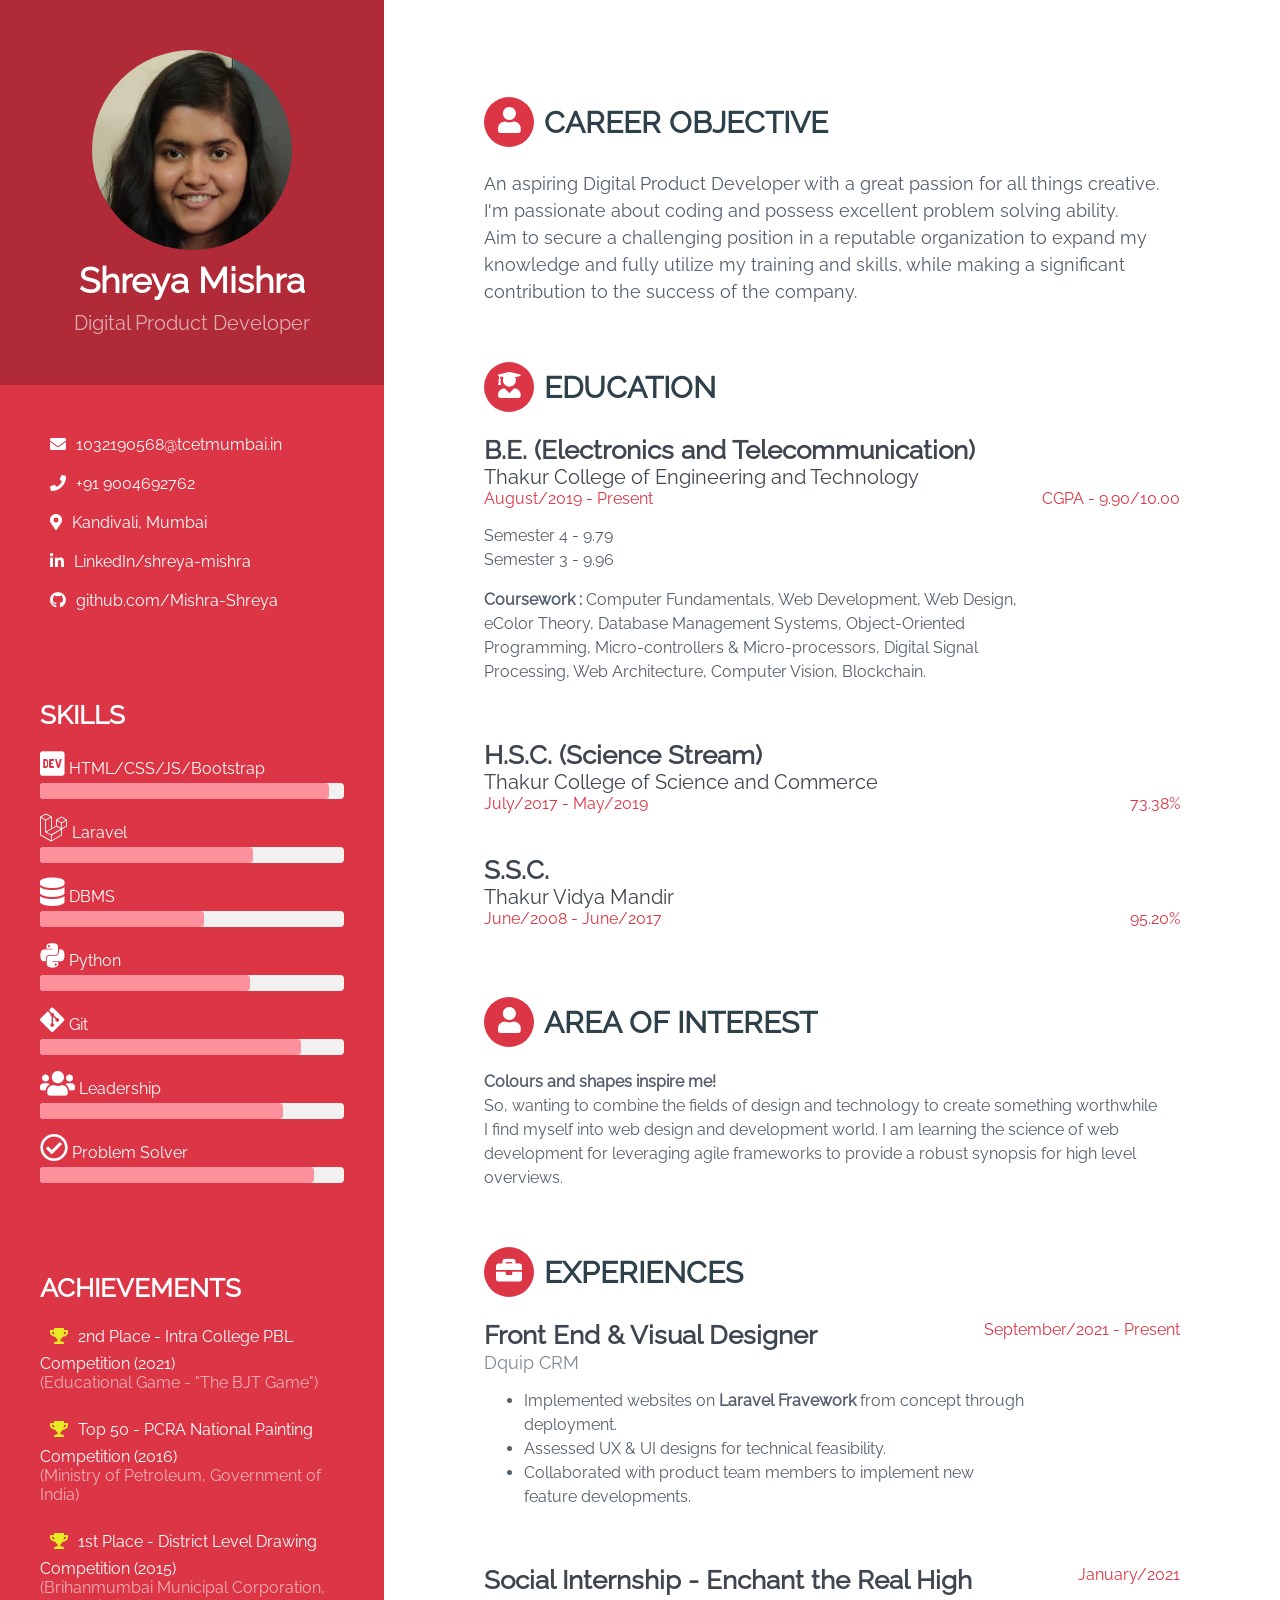
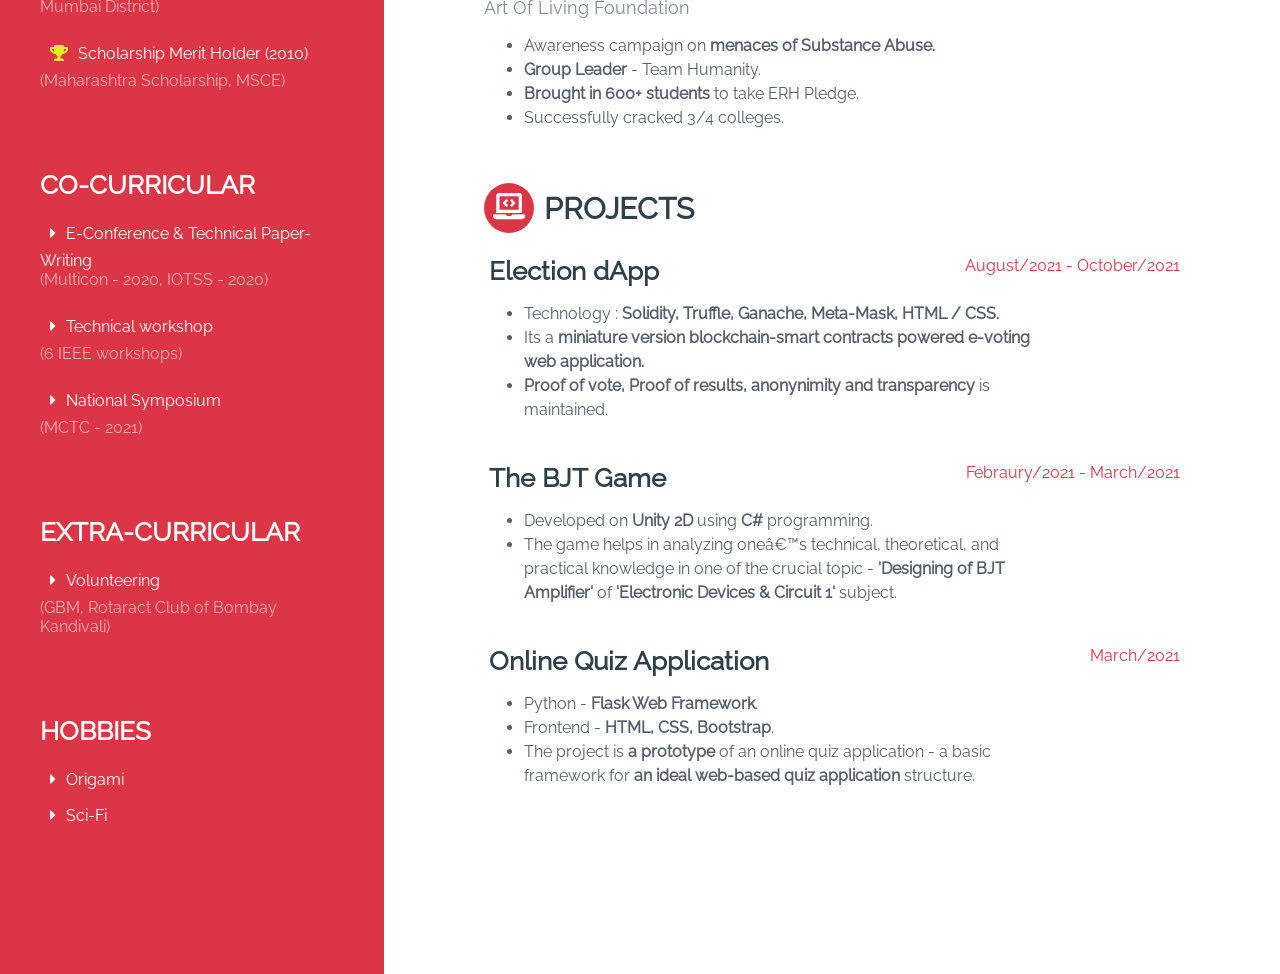
==== commit 6b479dec: "added ul tag for points" ====
--- a/index.html
+++ b/index.html
@@ -3,13 +3,13 @@
 <head>
     <title>A 61 Shreya Mishra</title>
     
+    <!-- Meta -->
+    <meta-shreya charset="utf-8">
+    <meta-shreya http-equiv="X-UA-Compatible" content="IE=edge">
+    <meta-shreya name="viewport" content="width=device-width, initial-scale=1.0">
+    <meta-shreya name="description" content="">
+    <meta-shreya name="author" content=""> 
     
-    
-    
-    
-    
-    
-
     <!-- external cdn -->
     <link rel="stylesheet" href="https://pro.fontawesome.com/releases/v5.10.0/css/all.css" integrity="sha384-AYmEC3Yw5cVb3ZcuHtOA93w35dYTsvhLPVnYs9eStHfGJvOvKxVfELGroGkvsg+p" crossorigin="anonymous"/>
 
@@ -212,11 +212,12 @@
                             <div class="company">Dquip CRM </div>
                         
                         <div class="details">
-                            <p>
-                                - Implemented websites on <b>Laravel Fravework</b> from concept through deployment. <br>
-                                - <b>Assessed UX &amp; UI designs</b> for technical feasibility. <br>
-                                - <b>Collaborated</b> with product team members to implement new feature developments.
-                            </p>  
+                            
+                            <ul>
+                                <li>Implemented websites on <b>Laravel Fravework</b> from concept through deployment.</li>
+                                <li>Assessed UX &amp; UI designs</b> for technical feasibility.</li>
+                                <li>Collaborated</b> with product team members to implement new feature developments.</li>
+                            </ul>
 
 
                         </div><!--//details-->
@@ -231,10 +232,12 @@
                             <div class="company">Art Of Living Foundation</div>
                         
                         <div class="details">
-                            <p>  - Awareness campaign on <b>menaces of Substance Abuse.</b> <br>
-                                 - <b>Group Leader</b> - Team Humanity. <br>
-                                 - <b>Brought in 600+ students</b> to take ERH Pledge. <br>
-                                 - Successfully cracked 3/4 colleges.</p>  
+                            <ul>
+                                <li>Awareness campaign on <b>menaces of Substance Abuse.</b></li>
+                                <li><b>Group Leader</b> - Team Humanity.</li>
+                                <li><b>Brought in 600+ students</b> to take ERH Pledge.</li>
+                                <li>Successfully cracked 3/4 colleges.</li>
+                            </ul>
                         </div><!--//details-->
                     </div><!--//item-->
                 
@@ -248,9 +251,11 @@
                             </div><!--//upper-row-->
                         
                         <div class="details">
-                            <p> - Technology : <b>Solidity, Truffle, Ganache, Meta-Mask, HTML / CSS.</b> <br>
-                                - Its a <b>miniature version blockchain-smart contracts powered e-voting web application</b> <br> 
-                                - Proof of vote, Proof of results, anonynimity and transparency is maintained.</p>  
+                            <ul>
+                                <li>Technology : <b>Solidity, Truffle, Ganache, Meta-Mask, HTML / CSS.</b></li>
+                                <li>Its a <b>miniature version blockchain-smart contracts powered e-voting web application.</b></li>
+                                <li><b>Proof of vote, Proof of results, anonynimity and transparency</b> is maintained.</li>
+                            </ul>
                         </div><!--//details-->
                     </div><!--//item-->
 
@@ -262,10 +267,13 @@
                             </div><!--//upper-row-->
                         
                         <div class="details">
-                            <p> - Developed on <b>Unity 2D</b> using <b>C#</b>  programming. <br>
-                                - The game helps in analyzing one’s technical, theoretical, 
-                                  and practical knowledge in one of the crucial topic - 
-                                  <b>'Designing of BJT Amplifier'</b>  of <b>'Electronic Devices & Circuit 1'</b> subject.</p>  
+                            <ul>
+                                <li>Developed on <b>Unity 2D</b> using <b>C#</b>  programming.</li>
+                                <li>The game helps in analyzing one’s technical, theoretical, 
+                                    and practical knowledge in one of the crucial topic - 
+                                    <b>'Designing of BJT Amplifier'</b>  of <b>'Electronic Devices & Circuit 1'</b> subject.
+                                </li>
+                            </ul>
                         </div><!--//details-->
                     </div><!--//item-->
 
@@ -277,10 +285,13 @@
                             </div><!--//upper-row-->
                         
                         <div class="details">
-                            <p> - Python - <b>Flask Web Framework</b>. <br>
-                                - Frontend - <b>HTML, CSS, Bootstrap</b>. <br>
-                                - The project is <b>a prototype</b>  of an online quiz application - a basic
-                                framework for <b>an ideal web-based quiz application</b> structure.</p>  
+                            <ul>
+                                <li>Python - <b>Flask Web Framework</b>.</li>
+                                <li>Frontend - <b>HTML, CSS, Bootstrap</b>.</li>
+                                <li>The project is <b>a prototype</b>  of an online quiz application - a basic
+                                    framework for <b>an ideal web-based quiz application</b> structure.
+                                </li>
+                            </ul>
                         </div><!--//details-->
                     </div><!--//item-->
 
--- a/assets/css/resume.css
+++ b/assets/css/resume.css
@@ -44,6 +44,11 @@
   margin-right: 150px;
 }
 
+ul {
+  line-height: 1.5;
+  margin-right: 150px;
+}
+
 .overview {
   margin-right: 20px;
   font-size: 18px;
@@ -225,7 +230,6 @@
   display: inline-block;
   color: #fff;
   border-radius: 50%;
-  background-clip: padding-box;
   background: #dc3545;
   text-align: center;
   font-size: 26px;
@@ -309,6 +313,10 @@
     margin-right: 40px;
   }
 
+  ul {
+    margin-right: 40px;
+  }
+
   .sidebar-wrapper {
     position: static;
     width: inherit;
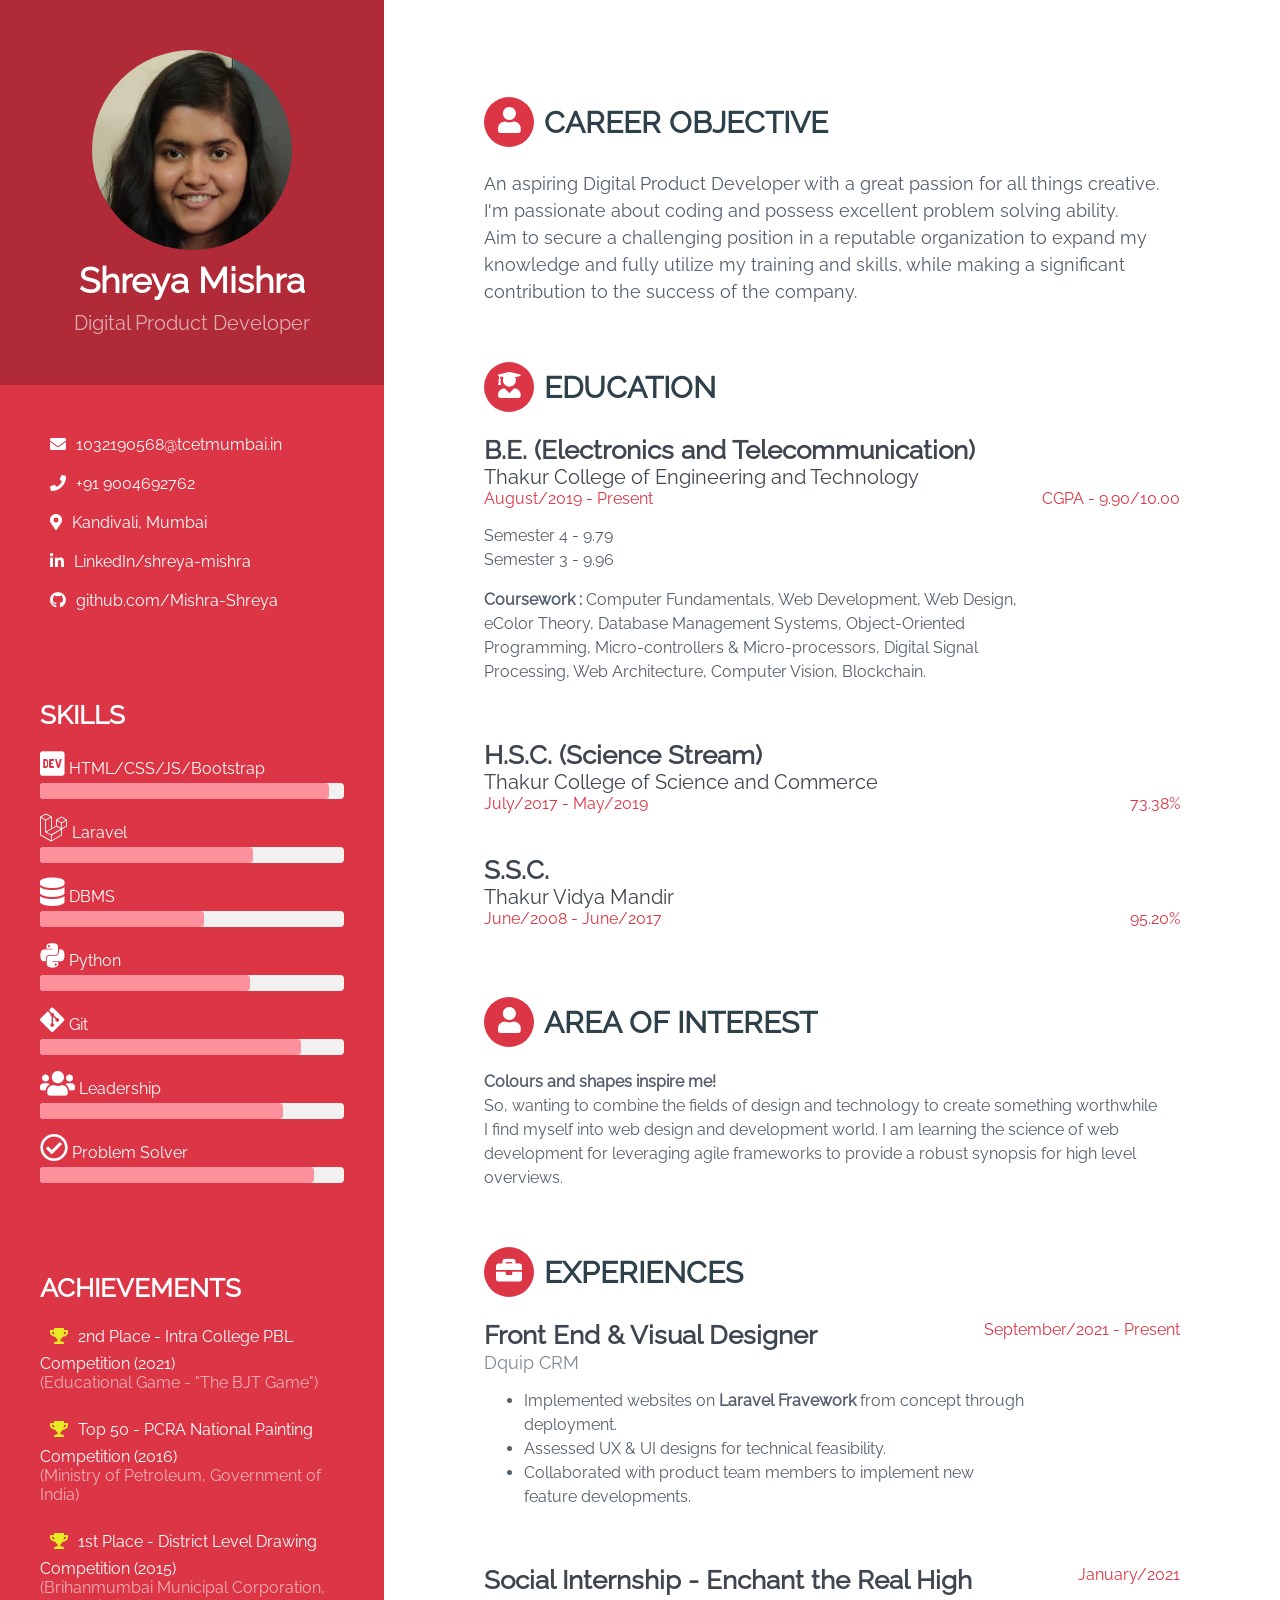
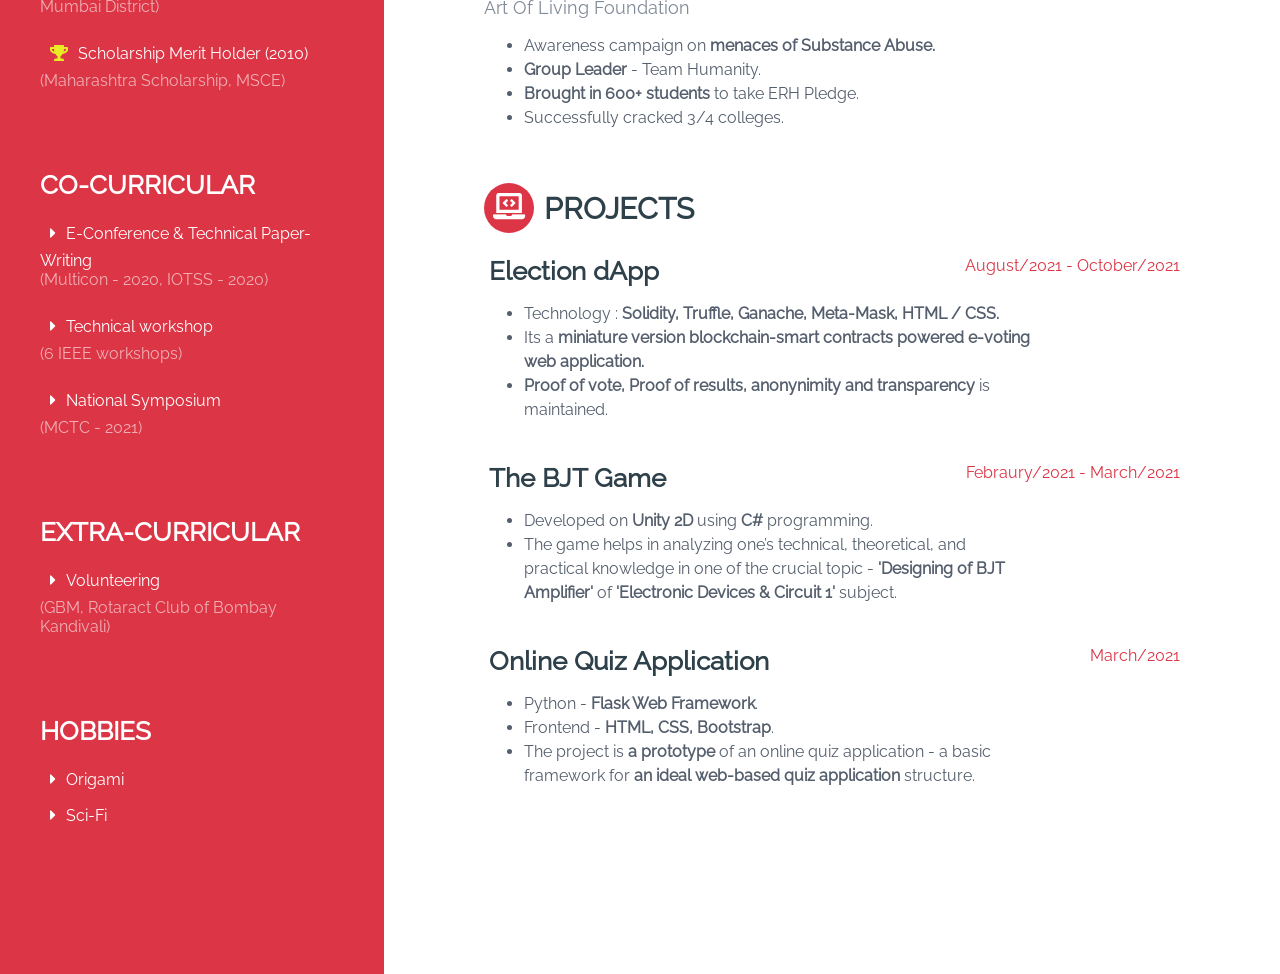
==== commit f6667cd9: "corrected meta tag" ====
--- a/index.html
+++ b/index.html
@@ -4,11 +4,11 @@
     <title>A 61 Shreya Mishra</title>
     
     <!-- Meta -->
-    <meta-shreya charset="utf-8">
-    <meta-shreya http-equiv="X-UA-Compatible" content="IE=edge">
-    <meta-shreya name="viewport" content="width=device-width, initial-scale=1.0">
-    <meta-shreya name="description" content="">
-    <meta-shreya name="author" content=""> 
+    <meta charset="utf-8">
+    <meta http-equiv="X-UA-Compatible" content="IE=edge">
+    <meta name="viewport" content="width=device-width, initial-scale=1.0">
+    <meta name="description" content="">
+    <meta name="author" content=""> 
     
     <!-- external cdn -->
     <link rel="stylesheet" href="https://pro.fontawesome.com/releases/v5.10.0/css/all.css" integrity="sha384-AYmEC3Yw5cVb3ZcuHtOA93w35dYTsvhLPVnYs9eStHfGJvOvKxVfELGroGkvsg+p" crossorigin="anonymous"/>
--- a/assets/css/resume.css
+++ b/assets/css/resume.css
@@ -71,25 +71,6 @@
   font-family: Raleway, Roboto;
   padding: 40px;
   border-radius: 10px
-}
-
-.indexflex {
-  display: flex;
-  align-items: center;
-  justify-content: space-between;
-}
-
-.template {
-  width: 320px;
-  height: auto;
-}
-
-.bigger {
-  font-size: 100px;
-}
-
-.side {
-  font-size: 60px;
 }
 
 .wrapper {
